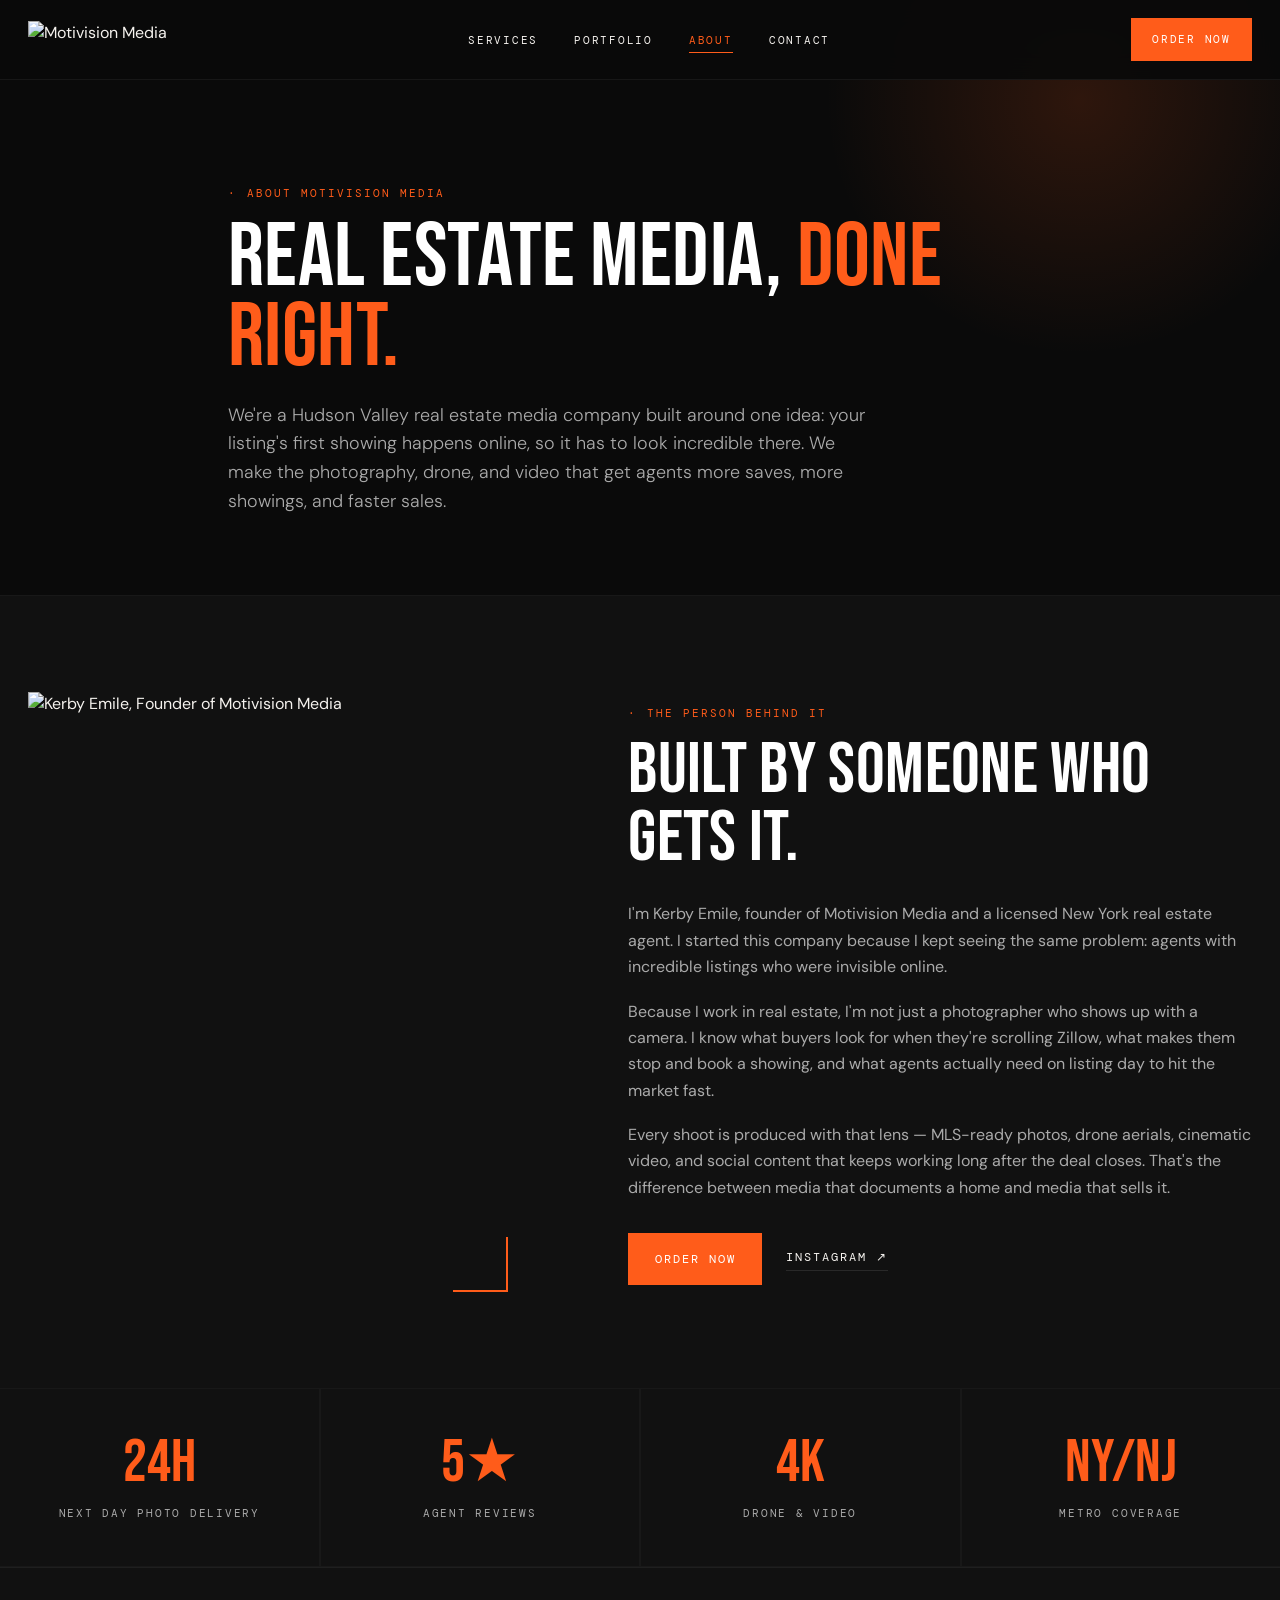
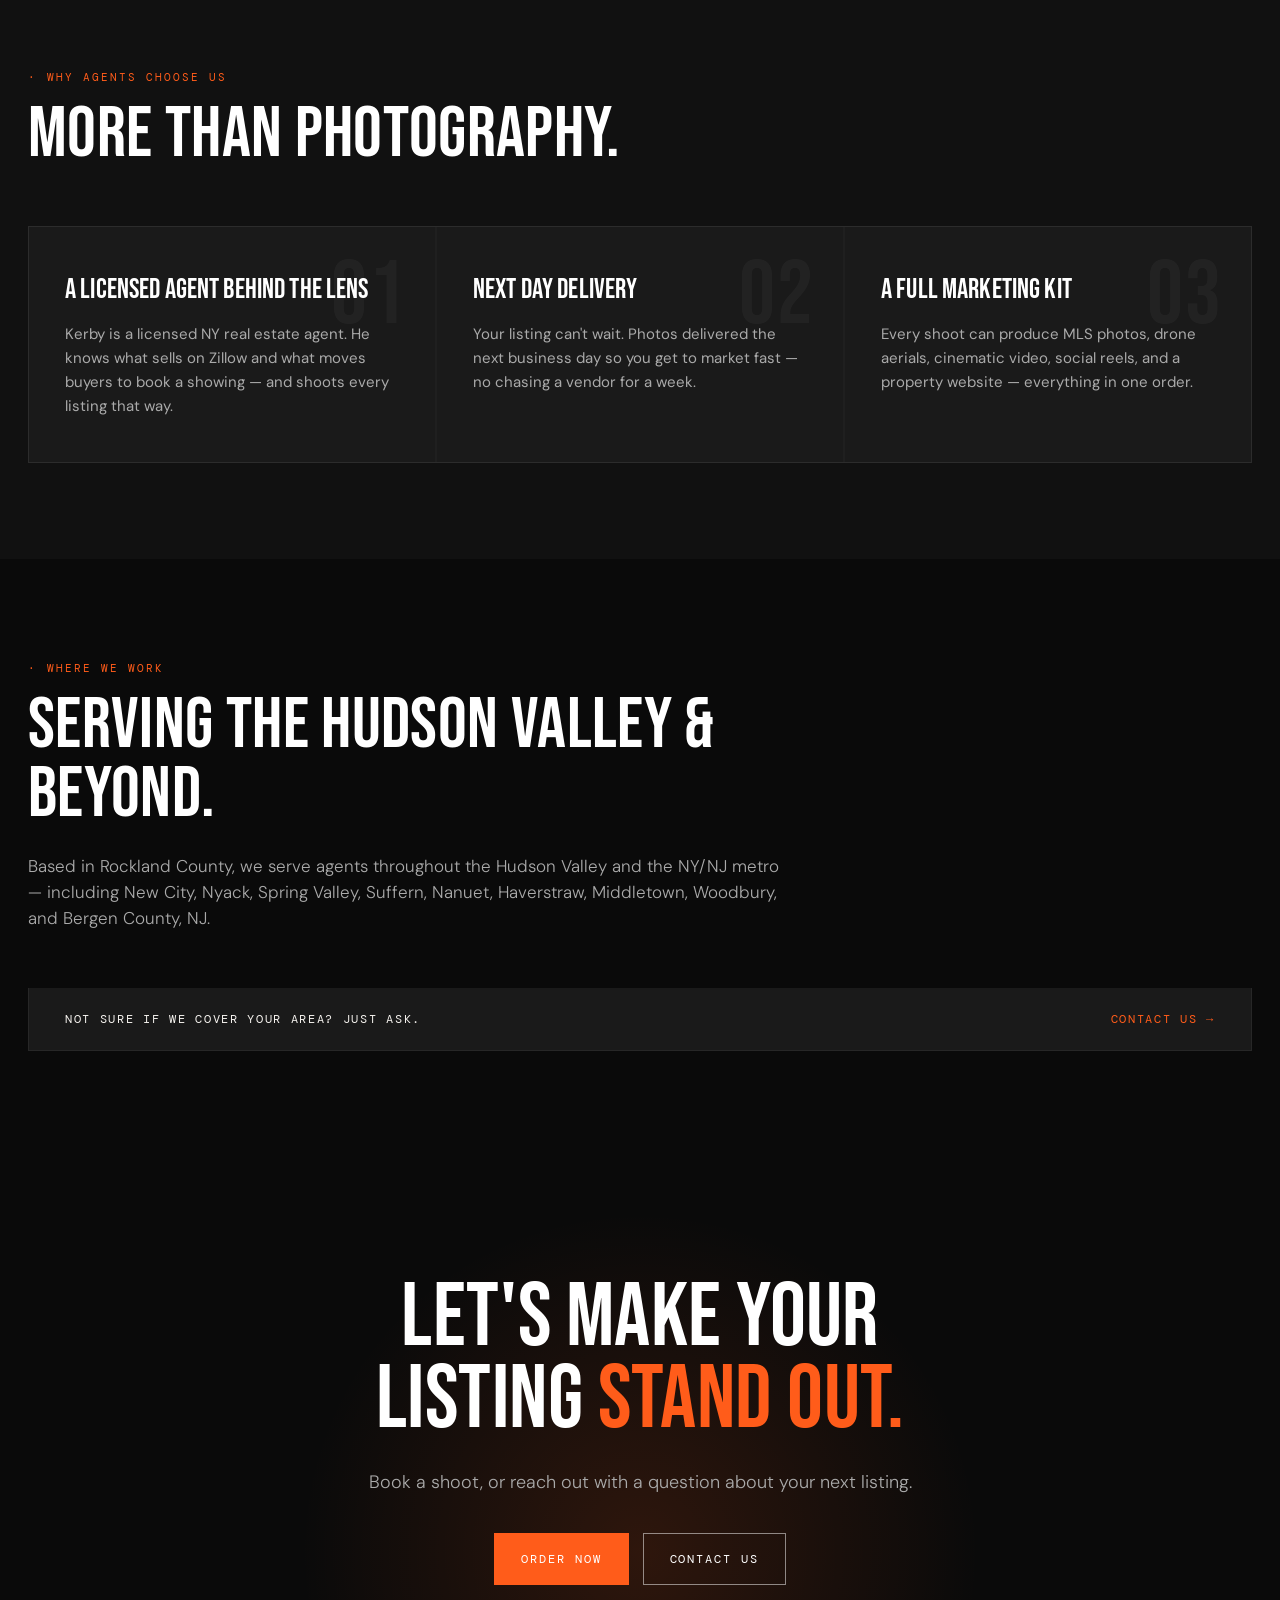
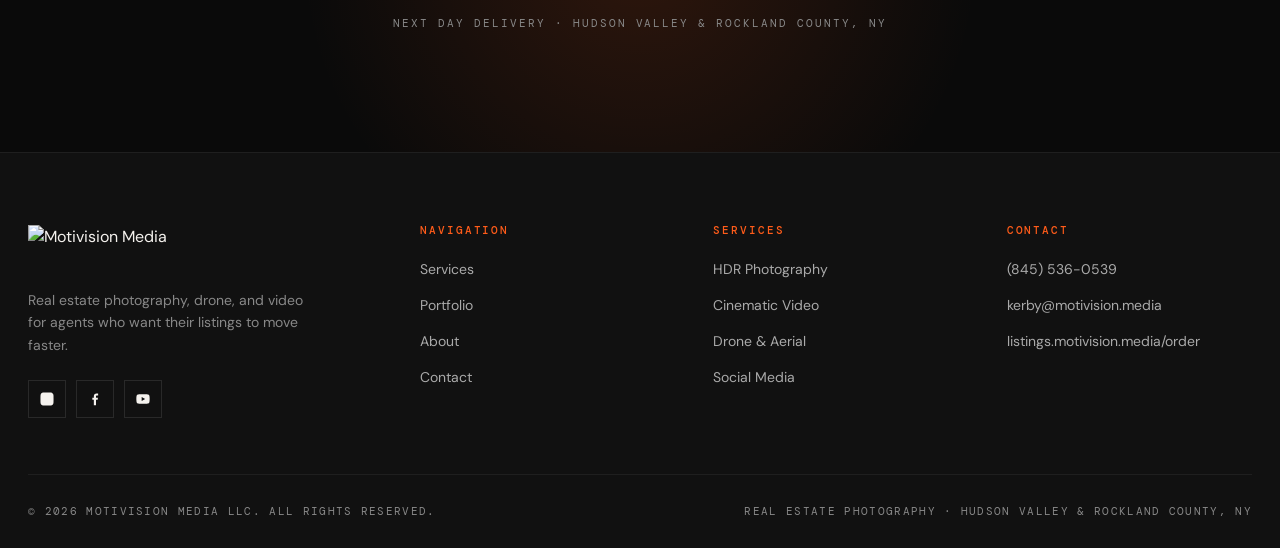
==== about.html @ ceedfe3b "Rebuild site: new tagline headline, Our Services section, corrected pricing, refreshed portfolio, an" ====
<!DOCTYPE html>
<html lang="en">
<head>
<meta charset="UTF-8" />
<meta name="viewport" content="width=device-width, initial-scale=1.0" />
<title>About | Real Estate Media Shot By a Licensed Agent | Motivision Media</title>
<meta name="description" content="Motivision Media is a real estate media company founded by Kerby Emile, a licensed NY real estate agent. HDR photography, drone, and video built to help Hudson Valley agents sell listings faster.">
<link rel="canonical" href="https://motivision.media/about">
<link rel="icon" type="image/png" href="https://storage.googleapis.com/msgsndr/MUd4Mt3P3UF300xdzoZP/media/6994fddd1ecd716e106ace79.png" />
<link rel="stylesheet" href="assets/styles.css" />
</head>
<body>

<header class="nav solid" id="nav">
  <div class="container nav-inner">
    <a href="index.html" class="nav-logo" aria-label="Motivision Media home">
      <img src="https://storage.googleapis.com/msgsndr/MUd4Mt3P3UF300xdzoZP/media/6994fddd1ecd716e106ace79.png" alt="Motivision Media" />
    </a>
    <nav>
      <ul class="nav-links">
        <li><a href="services.html">Services</a></li>
        <li><a href="portfolio.html">Portfolio</a></li>
        <li><a href="about.html" class="active">About</a></li>
        <li><a href="contact.html">Contact</a></li>
      </ul>
    </nav>
    <a href="https://listings.motivision.media/order" class="btn btn-primary btn-small nav-cta">Order Now</a>
    <button class="nav-toggle" id="navToggle" aria-label="Open menu" aria-expanded="false">
      <span></span><span></span><span></span>
    </button>
  </div>
</header>

<div class="mobile-menu" id="mobileMenu" aria-hidden="true">
  <a href="services.html">Services</a>
  <a href="portfolio.html">Portfolio</a>
  <a href="about.html">About</a>
  <a href="contact.html">Contact</a>
  <a href="https://listings.motivision.media/order" class="btn btn-primary">Order Now</a>
</div>

<!-- PAGE HERO -->
<section class="page-hero">
  <div class="container page-hero-inner">
    <span class="section-tag reveal">About Motivision Media</span>
    <h1 class="reveal">Real Estate Media, <span class="accent">Done Right.</span></h1>
    <p class="reveal">We're a Hudson Valley real estate media company built around one idea: your listing's first showing happens online, so it has to look incredible there. We make the photography, drone, and video that get agents more saves, more showings, and faster sales.</p>
  </div>
</section>

<!-- FOUNDER STORY -->
<section class="about">
  <div class="container">
    <div class="about-grid">
      <div class="about-photo reveal">
        <img src="https://storage.googleapis.com/msgsndr/MUd4Mt3P3UF300xdzoZP/media/69951f486bac245ae728b421.jpg" alt="Kerby Emile, Founder of Motivision Media" />
      </div>
      <div class="about-text reveal">
        <span class="section-tag">The Person Behind It</span>
        <h2>Built By Someone Who Gets It.</h2>
        <p>I'm Kerby Emile, founder of Motivision Media and a licensed New York real estate agent. I started this company because I kept seeing the same problem: agents with incredible listings who were invisible online.</p>
        <p>Because I work in real estate, I'm not just a photographer who shows up with a camera. I know what buyers look for when they're scrolling Zillow, what makes them stop and book a showing, and what agents actually need on listing day to hit the market fast.</p>
        <p>Every shoot is produced with that lens — MLS-ready photos, drone aerials, cinematic video, and social content that keeps working long after the deal closes. That's the difference between media that documents a home and media that sells it.</p>
        <div class="about-cta">
          <a href="https://listings.motivision.media/order" class="btn btn-primary">Order Now</a>
          <a class="ig-link" href="https://www.instagram.com/motivisionmedia/" target="_blank" rel="noopener">Instagram ↗</a>
        </div>
      </div>
    </div>
  </div>
</section>

<!-- STATS STRIP -->
<section class="stats-strip" style="padding:0;">
  <div class="container" style="padding:0;">
    <div class="stats-strip-inner">
      <div class="stat-block reveal"><div class="num">24h</div><div class="lbl">Next Day Photo Delivery</div></div>
      <div class="stat-block reveal"><div class="num">5★</div><div class="lbl">Agent Reviews</div></div>
      <div class="stat-block reveal"><div class="num">4K</div><div class="lbl">Drone &amp; Video</div></div>
      <div class="stat-block reveal"><div class="num">NY/NJ</div><div class="lbl">Metro Coverage</div></div>
    </div>
  </div>
</section>

<!-- WHY / DIFFERENTIATORS -->
<section class="why">
  <div class="container">
    <div class="section-head reveal">
      <span class="section-tag">Why Agents Choose Us</span>
      <h2>More Than Photography.</h2>
    </div>
    <div class="why-grid">
      <article class="why-card reveal">
        <span class="why-num">01</span>
        <h3>A Licensed Agent Behind the Lens</h3>
        <p>Kerby is a licensed NY real estate agent. He knows what sells on Zillow and what moves buyers to book a showing — and shoots every listing that way.</p>
      </article>
      <article class="why-card reveal">
        <span class="why-num">02</span>
        <h3>Next Day Delivery</h3>
        <p>Your listing can't wait. Photos delivered the next business day so you get to market fast — no chasing a vendor for a week.</p>
      </article>
      <article class="why-card reveal">
        <span class="why-num">03</span>
        <h3>A Full Marketing Kit</h3>
        <p>Every shoot can produce MLS photos, drone aerials, cinematic video, social reels, and a property website — everything in one order.</p>
      </article>
    </div>
  </div>
</section>

<!-- SERVICE AREA -->
<section class="packages">
  <div class="container">
    <div class="section-head reveal" style="max-width:760px;">
      <span class="section-tag">Where We Work</span>
      <h2>Serving the Hudson Valley &amp; Beyond.</h2>
      <p>Based in Rockland County, we serve agents throughout the Hudson Valley and the NY/NJ metro — including New City, Nyack, Spring Valley, Suffern, Nanuet, Haverstraw, Middletown, Woodbury, and Bergen County, NJ.</p>
    </div>
    <div class="pkg-banner reveal">
      <p>Not sure if we cover your area? Just ask.</p>
      <a href="contact.html">Contact Us →</a>
    </div>
  </div>
</section>

<!-- FINAL CTA -->
<section class="final-cta">
  <div class="container">
    <h2 class="reveal">
      <span class="line">Let's Make Your</span>
      <span class="line">Listing <span style="color:var(--orange);">Stand Out.</span></span>
    </h2>
    <p class="reveal">Book a shoot, or reach out with a question about your next listing.</p>
    <div class="final-cta-buttons reveal">
      <a href="https://listings.motivision.media/order" class="btn btn-primary">Order Now</a>
      <a href="contact.html" class="btn btn-ghost">Contact Us</a>
    </div>
    <div class="final-cta-meta reveal">Next Day Delivery · Hudson Valley &amp; Rockland County, NY</div>
  </div>
</section>

<!-- FOOTER -->
<footer class="footer">
  <div class="container">
    <div class="footer-top">
      <div class="footer-brand">
        <img src="https://storage.googleapis.com/msgsndr/MUd4Mt3P3UF300xdzoZP/media/6994fddd1ecd716e106ace79.png" alt="Motivision Media" />
        <p>Real estate photography, drone, and video for agents who want their listings to move faster.</p>
        <div class="footer-socials">
          <a href="https://www.instagram.com/motivisionmedia/" target="_blank" rel="noopener" aria-label="Instagram">
            <svg viewBox="0 0 24 24"><path d="M12 2.2c3.2 0 3.6 0 4.85.07 1.17.05 1.8.25 2.22.41.56.22.96.48 1.38.9.42.42.68.82.9 1.38.16.42.36 1.05.41 2.22.06 1.25.07 1.65.07 4.85s-.01 3.6-.07 4.85c-.05 1.17-.25 1.8-.41 2.22-.22.56-.48.96-.9 1.38-.42.42-.82.68-1.38.9-.42.16-1.05.36-2.22.41-1.25.06-1.65.07-4.85.07s-3.6-.01-4.85-.07c-1.17-.05-1.8-.25-2.22-.41a3.7 3.7 0 0 1-1.38-.9 3.7 3.7 0 0 1-.9-1.38c-.16-.42-.36-1.05-.41-2.22C2.21 15.6 2.2 15.2 2.2 12s.01-3.6.07-4.85c.05-1.17.25-1.8.41-2.22.22-.56.48-.96.9-1.38.42-.42.82-.68 1.38-.9.42-.16 1.05-.36 2.22-.41C8.4 2.21 8.8 2.2 12 2.2z"/></svg>
          </a>
          <a href="https://www.facebook.com/profile.php?id=61557155624938" target="_blank" rel="noopener" aria-label="Facebook">
            <svg viewBox="0 0 24 24"><path d="M13.5 21.5v-8.25H16l.4-3.13H13.5V8.1c0-.9.25-1.5 1.55-1.5h1.65V3.8a23.6 23.6 0 0 0-2.41-.12c-2.39 0-4.03 1.46-4.03 4.15v2.3H8v3.12h2.27v8.25h3.23z"/></svg>
          </a>
          <a href="https://www.youtube.com/@MOTIVISIONMEDIA" target="_blank" rel="noopener" aria-label="YouTube">
            <svg viewBox="0 0 24 24"><path d="M21.6 7.2a2.5 2.5 0 0 0-1.75-1.77C18.27 5 12 5 12 5s-6.27 0-7.85.43A2.5 2.5 0 0 0 2.4 7.2 26.2 26.2 0 0 0 2 12c0 1.6.13 3.2.4 4.8a2.5 2.5 0 0 0 1.75 1.77C5.73 19 12 19 12 19s6.27 0 7.85-.43a2.5 2.5 0 0 0 1.75-1.77c.27-1.6.4-3.2.4-4.8 0-1.6-.13-3.2-.4-4.8zM10 15V9l5.2 3-5.2 3z"/></svg>
          </a>
        </div>
      </div>
      <div class="footer-col">
        <h4>Navigation</h4>
        <ul>
          <li><a href="services.html">Services</a></li>
          <li><a href="portfolio.html">Portfolio</a></li>
          <li><a href="about.html">About</a></li>
          <li><a href="contact.html">Contact</a></li>
        </ul>
      </div>
      <div class="footer-col">
        <h4>Services</h4>
        <ul>
          <li><a href="services.html#photography">HDR Photography</a></li>
          <li><a href="services.html#video">Cinematic Video</a></li>
          <li><a href="services.html#aerial">Drone &amp; Aerial</a></li>
          <li><a href="/social">Social Media</a></li>
        </ul>
      </div>
      <div class="footer-col">
        <h4>Contact</h4>
        <ul>
          <li><a href="tel:18455360539">(845) 536-0539</a></li>
          <li><a href="mailto:kerby@motivision.media">kerby@motivision.media</a></li>
          <li><a href="https://listings.motivision.media/order">listings.motivision.media/order</a></li>
        </ul>
      </div>
    </div>
    <div class="footer-bottom">
      <div>© 2026 Motivision Media LLC. All rights reserved.</div>
      <div>Real Estate Photography · Hudson Valley &amp; Rockland County, NY</div>
    </div>
  </div>
</footer>

<script src="assets/main.js"></script>
</body>
</html>
---- assets/styles.css ----
@import url('https://fonts.googleapis.com/css2?family=Bebas+Neue&family=DM+Mono:wght@400;500&family=DM+Sans:wght@300;400;500;600&display=swap');

/* ============================================
   ROOT · Brand tokens
============================================ */
:root {
  --orange: #FF5C1A;
  --orange-light: #FF7A3D;
  --orange-glow: rgba(255, 92, 26, 0.15);
  --black: #0A0A0A;
  --dark: #111111;
  --dark-2: #1A1A1A;
  --dark-3: #222222;
  --gray: #888888;
  --gray-light: #AAAAAA;
  --off-white: #F5F2EE;
  --white: #FFFFFF;
  --hairline: rgba(255, 255, 255, 0.06);
  --hairline-2: rgba(255, 255, 255, 0.1);

  --font-display: 'Bebas Neue', Impact, sans-serif;
  --font-body: 'DM Sans', system-ui, -apple-system, sans-serif;
  --font-mono: 'DM Mono', ui-monospace, monospace;

  --ease: cubic-bezier(0.22, 1, 0.36, 1);
}

/* ============================================
   RESET / BASE
============================================ */
*, *::before, *::after { box-sizing: border-box; margin: 0; padding: 0; }
html { scroll-behavior: smooth; -webkit-text-size-adjust: 100%; }
body {
  font-family: var(--font-body);
  background: var(--black);
  color: var(--off-white);
  line-height: 1.5;
  -webkit-font-smoothing: antialiased;
  -moz-osx-font-smoothing: grayscale;
  overflow-x: hidden;
}
img { max-width: 100%; display: block; }
a { color: inherit; text-decoration: none; }
button { font: inherit; cursor: pointer; border: none; background: none; color: inherit; }
::selection { background: var(--orange); color: var(--white); }

/* ============================================
   UTILITIES
============================================ */
.container {
  width: 100%;
  max-width: 1320px;
  margin: 0 auto;
  padding: 0 28px;
}
.section-tag {
  font-family: var(--font-mono);
  font-size: 11px;
  letter-spacing: 0.18em;
  text-transform: uppercase;
  color: var(--orange);
  display: inline-block;
  margin-bottom: 16px;
}
.section-tag::before {
  content: "·";
  margin-right: 10px;
  color: var(--orange);
}
h1, h2, h3, h4 {
  font-family: var(--font-display);
  text-transform: uppercase;
  line-height: 0.95;
  letter-spacing: 0.005em;
  color: var(--white);
  font-weight: 400;
}
h2 {
  font-size: clamp(40px, 5.6vw, 84px);
  margin-bottom: 24px;
}
p { color: var(--gray-light); }

/* Buttons */
.btn {
  display: inline-flex;
  align-items: center;
  justify-content: center;
  gap: 8px;
  font-family: var(--font-mono);
  font-size: 12px;
  letter-spacing: 0.16em;
  text-transform: uppercase;
  padding: 16px 26px;
  border: 1px solid transparent;
  transition: all 0.3s var(--ease);
  cursor: pointer;
  white-space: nowrap;
}
.btn-primary {
  background: var(--orange);
  color: var(--white);
}
.btn-primary:hover {
  background: var(--orange-light);
  transform: translateY(-2px);
  box-shadow: 0 8px 30px var(--orange-glow);
}
.btn-ghost {
  background: transparent;
  color: var(--white);
  border-color: rgba(255, 255, 255, 0.5);
}
.btn-ghost:hover {
  border-color: var(--white);
  background: rgba(255, 255, 255, 0.05);
  transform: translateY(-2px);
}
.btn-small { padding: 12px 20px; font-size: 11px; }

/* Scroll reveal */
.reveal {
  opacity: 0;
  transform: translateY(28px);
  transition: opacity 0.9s var(--ease), transform 0.9s var(--ease);
}
.reveal.in {
  opacity: 1;
  transform: translateY(0);
}

/* Text link */
.text-link {
  font-family: var(--font-mono);
  font-size: 12px;
  letter-spacing: 0.14em;
  text-transform: uppercase;
  color: var(--orange);
  border-bottom: 1px solid transparent;
  transition: border-color 0.3s var(--ease);
}
.text-link:hover { border-bottom-color: var(--orange); }

/* ============================================
   NAVIGATION
============================================ */
.nav {
  position: fixed;
  top: 0;
  left: 0;
  right: 0;
  z-index: 100;
  padding: 18px 0;
  background: transparent;
  transition: background 0.4s var(--ease), padding 0.4s var(--ease), border-color 0.4s var(--ease);
  border-bottom: 1px solid transparent;
}
.nav.scrolled {
  background: rgba(10, 10, 10, 0.95);
  backdrop-filter: blur(14px);
  -webkit-backdrop-filter: blur(14px);
  padding: 12px 0;
  border-bottom-color: var(--hairline);
}
/* Solid nav for interior pages (no hero behind it) */
.nav.solid {
  background: rgba(10, 10, 10, 0.95);
  backdrop-filter: blur(14px);
  -webkit-backdrop-filter: blur(14px);
  border-bottom-color: var(--hairline);
}
.nav-inner {
  display: flex;
  align-items: center;
  justify-content: space-between;
  gap: 24px;
}
.nav-logo img {
  height: 36px;
  width: auto;
}
.nav-links {
  display: flex;
  gap: 36px;
  list-style: none;
}
.nav-links a {
  font-family: var(--font-mono);
  font-size: 11px;
  letter-spacing: 0.16em;
  text-transform: uppercase;
  color: var(--off-white);
  transition: color 0.2s var(--ease);
  position: relative;
}
.nav-links a::after {
  content: "";
  position: absolute;
  bottom: -6px;
  left: 0;
  width: 0;
  height: 1px;
  background: var(--orange);
  transition: width 0.3s var(--ease);
}
.nav-links a:hover { color: var(--orange); }
.nav-links a:hover::after { width: 100%; }
.nav-links a.active { color: var(--orange); }
.nav-links a.active::after { width: 100%; }

/* Hamburger */
.nav-toggle {
  display: none;
  width: 32px;
  height: 32px;
  position: relative;
  z-index: 110;
}
.nav-toggle span {
  display: block;
  position: absolute;
  left: 4px;
  right: 4px;
  height: 1.5px;
  background: var(--white);
  transition: transform 0.3s var(--ease), opacity 0.3s var(--ease), top 0.3s var(--ease);
}
.nav-toggle span:nth-child(1) { top: 10px; }
.nav-toggle span:nth-child(2) { top: 16px; }
.nav-toggle span:nth-child(3) { top: 22px; }
body.menu-open .nav-toggle span:nth-child(1) { top: 16px; transform: rotate(45deg); }
body.menu-open .nav-toggle span:nth-child(2) { opacity: 0; }
body.menu-open .nav-toggle span:nth-child(3) { top: 16px; transform: rotate(-45deg); }

/* Mobile menu */
.mobile-menu {
  position: fixed;
  inset: 0;
  background: var(--black);
  z-index: 105;
  display: flex;
  flex-direction: column;
  align-items: center;
  justify-content: center;
  gap: 28px;
  opacity: 0;
  pointer-events: none;
  transition: opacity 0.4s var(--ease);
}
body.menu-open .mobile-menu {
  opacity: 1;
  pointer-events: auto;
}
.mobile-menu a {
  font-family: var(--font-display);
  font-size: 36px;
  text-transform: uppercase;
  color: var(--off-white);
  letter-spacing: 0.02em;
}
.mobile-menu a:hover { color: var(--orange); }
.mobile-menu .btn { margin-top: 12px; }

/* ============================================
   HERO (home)
============================================ */
.hero {
  position: relative;
  height: 100vh;
  min-height: 640px;
  width: 100%;
  overflow: hidden;
  display: flex;
  align-items: center;
}
.hero-bg {
  position: absolute;
  inset: 0;
  background-image: url('https://assets.cdn.filesafe.space/MUd4Mt3P3UF300xdzoZP/media/69f8cebcecdc5eb699779523.jpg');
  background-size: cover;
  background-position: center;
  transform: scale(1.04);
  animation: heroZoom 14s ease-out forwards;
}
@keyframes heroZoom {
  from { transform: scale(1.12); }
  to { transform: scale(1); }
}
.hero-overlay {
  position: absolute;
  inset: 0;
  background:
    linear-gradient(115deg, rgba(10,10,10,0.78) 0%, rgba(10,10,10,0.35) 45%, rgba(10,10,10,0.15) 70%),
    linear-gradient(180deg, rgba(10,10,10,0.4) 0%, rgba(10,10,10,0.1) 35%, rgba(10,10,10,0.85) 100%);
}
.hero-content {
  position: relative;
  z-index: 2;
  width: 100%;
  padding-top: 90px;
}
.hero-eyebrow {
  font-family: var(--font-mono);
  font-size: 11px;
  letter-spacing: 0.22em;
  text-transform: uppercase;
  color: var(--orange);
  margin-bottom: 24px;
  display: flex;
  align-items: center;
  gap: 12px;
}
.hero-eyebrow::before {
  content: "";
  display: inline-block;
  width: 36px;
  height: 1px;
  background: var(--orange);
}
.hero h1 {
  font-size: clamp(42px, 6vw, 90px);
  line-height: 0.92;
  color: var(--white);
  max-width: 1100px;
}
.hero h1 .line { display: block; }
.hero h1 .accent { color: var(--orange); }
.hero-sub {
  font-family: var(--font-body);
  font-weight: 300;
  font-size: clamp(15px, 1.4vw, 19px);
  color: rgba(245, 242, 238, 0.85);
  margin: 28px 0 36px;
  max-width: 620px;
  line-height: 1.55;
}
.hero-ctas {
  display: flex;
  gap: 14px;
  flex-wrap: wrap;
}

/* Hero stat bar */
.hero-stats {
  position: absolute;
  bottom: 0;
  left: 0;
  right: 0;
  z-index: 2;
  background: rgba(10, 10, 10, 0.72);
  backdrop-filter: blur(10px);
  -webkit-backdrop-filter: blur(10px);
  border-top: 1px solid var(--hairline-2);
}
.hero-stats-inner {
  display: grid;
  grid-template-columns: repeat(4, 1fr);
  align-items: stretch;
}
.hero-stat {
  padding: 22px 24px;
  text-align: center;
  border-right: 1px solid var(--hairline);
  font-family: var(--font-mono);
  font-size: 11px;
  letter-spacing: 0.18em;
  text-transform: uppercase;
  color: var(--off-white);
}
.hero-stat:last-child { border-right: none; }
.hero-stat span { color: var(--orange); margin-right: 8px; }

/* ============================================
   PAGE HERO (interior pages)
============================================ */
.page-hero {
  position: relative;
  padding: 180px 0 80px;
  overflow: hidden;
  border-bottom: 1px solid var(--hairline);
}
.page-hero::before {
  content: "";
  position: absolute;
  top: -200px;
  right: -100px;
  width: 600px;
  height: 600px;
  background: radial-gradient(circle, var(--orange-glow) 0%, transparent 60%);
  pointer-events: none;
}
.page-hero-inner { position: relative; z-index: 1; max-width: 880px; }
.page-hero h1 {
  font-size: clamp(48px, 7vw, 104px);
  line-height: 0.9;
  color: var(--white);
}
.page-hero h1 .accent { color: var(--orange); }
.page-hero p {
  font-family: var(--font-body);
  font-weight: 300;
  font-size: clamp(16px, 1.4vw, 19px);
  color: var(--gray-light);
  margin-top: 22px;
  max-width: 640px;
  line-height: 1.6;
}

/* ============================================
   SECTION COMMON
============================================ */
section {
  position: relative;
  padding: 96px 0;
}
.section-head {
  margin-bottom: 56px;
  max-width: 820px;
}
.section-head p {
  font-family: var(--font-body);
  font-weight: 300;
  font-size: 17px;
  color: var(--gray-light);
  margin-top: 14px;
  line-height: 1.55;
}

/* ============================================
   OUR SERVICES (tile grid)
============================================ */
.services-sec { background: var(--dark); border-top: 1px solid var(--hairline); }
.services-grid {
  display: grid;
  grid-template-columns: repeat(3, 1fr);
  gap: 14px;
}
.svc-tile {
  position: relative;
  display: block;
  aspect-ratio: 4 / 3;
  overflow: hidden;
  background: var(--dark-2);
  border: 1px solid var(--hairline);
}
.svc-tile img {
  position: absolute;
  inset: 0;
  width: 100%;
  height: 100%;
  object-fit: cover;
  opacity: 0.55;
  transition: transform 0.7s var(--ease), opacity 0.4s var(--ease);
}
.svc-tile:hover img { transform: scale(1.07); opacity: 0.4; }
.svc-tile::after {
  content: "";
  position: absolute;
  inset: 0;
  background: linear-gradient(180deg, rgba(10,10,10,0.1) 0%, rgba(10,10,10,0.85) 100%);
}
.svc-tile-body {
  position: absolute;
  inset: 0;
  z-index: 2;
  padding: 26px;
  display: flex;
  flex-direction: column;
  justify-content: flex-end;
}
.svc-num {
  position: absolute;
  top: 20px;
  left: 26px;
  font-family: var(--font-mono);
  font-size: 11px;
  letter-spacing: 0.2em;
  color: var(--orange);
}
.svc-tile h3 {
  font-size: 30px;
  line-height: 1;
  color: var(--white);
  margin-bottom: 8px;
}
.svc-tile p {
  font-size: 13.5px;
  color: var(--gray-light);
  line-height: 1.5;
  max-width: 90%;
}
.svc-tile .svc-arrow {
  margin-top: 14px;
  font-family: var(--font-mono);
  font-size: 11px;
  letter-spacing: 0.16em;
  text-transform: uppercase;
  color: var(--orange);
  opacity: 0;
  transform: translateX(-6px);
  transition: opacity 0.3s var(--ease), transform 0.3s var(--ease);
}
.svc-tile:hover .svc-arrow { opacity: 1; transform: translateX(0); }

/* ============================================
   WHY cards (kept for interior use)
============================================ */
.why { background: var(--dark); border-top: 1px solid var(--hairline); }
.why-grid {
  display: grid;
  grid-template-columns: repeat(3, 1fr);
  gap: 2px;
  background: var(--hairline);
  border: 1px solid var(--hairline);
}
.why-card {
  position: relative;
  background: var(--dark-2);
  padding: 48px 36px 44px;
  overflow: hidden;
  transition: transform 0.4s var(--ease), background 0.4s var(--ease);
}
.why-card::before {
  content: "";
  position: absolute;
  top: 0; left: 0;
  width: 0; height: 2px;
  background: var(--orange);
  transition: width 0.5s var(--ease);
}
.why-card:hover { transform: translateY(-4px); background: #1E1E1E; }
.why-card:hover::before { width: 100%; }
.why-num {
  position: absolute;
  top: 24px; right: 28px;
  font-family: var(--font-display);
  font-size: 90px;
  color: rgba(255, 255, 255, 0.04);
  line-height: 1;
  letter-spacing: 0.02em;
}
.why-card h3 {
  font-size: 28px;
  line-height: 1.05;
  margin-bottom: 18px;
  max-width: 320px;
  position: relative;
}
.why-card p {
  font-size: 15px;
  color: var(--gray-light);
  line-height: 1.6;
  position: relative;
}

/* ============================================
   PACKAGES
============================================ */
.packages { background: var(--black); }
.packages-grid {
  display: grid;
  grid-template-columns: repeat(3, 1fr);
  gap: 2px;
  background: var(--hairline);
  border: 1px solid var(--hairline);
}
.pkg-card {
  background: var(--dark);
  padding: 48px 36px 40px;
  position: relative;
  display: flex;
  flex-direction: column;
  transition: transform 0.4s var(--ease), background 0.4s var(--ease);
}
.pkg-card:hover { background: #161616; transform: translateY(-4px); }
.pkg-card.featured {
  background: #141414;
  border: 1px solid var(--orange);
  z-index: 2;
}
.pkg-badge {
  position: absolute;
  top: 0; left: 50%;
  transform: translate(-50%, -50%);
  background: var(--orange);
  color: var(--white);
  font-family: var(--font-mono);
  font-size: 10px;
  letter-spacing: 0.2em;
  text-transform: uppercase;
  padding: 8px 16px;
}
.pkg-name {
  font-family: var(--font-mono);
  font-size: 11px;
  letter-spacing: 0.2em;
  text-transform: uppercase;
  color: var(--orange);
  margin-bottom: 14px;
}
.pkg-title {
  font-family: var(--font-display);
  font-size: 38px;
  color: var(--white);
  margin-bottom: 18px;
  line-height: 1;
}
.pkg-price {
  font-family: var(--font-display);
  font-size: 64px;
  color: var(--white);
  line-height: 1;
  margin-bottom: 28px;
}
.pkg-price small {
  font-family: var(--font-mono);
  font-size: 12px;
  color: var(--gray);
  letter-spacing: 0.16em;
  text-transform: uppercase;
  margin-left: 6px;
}
.pkg-price .from {
  display: block;
  font-family: var(--font-mono);
  font-size: 11px;
  letter-spacing: 0.18em;
  text-transform: uppercase;
  color: var(--gray);
  margin-bottom: 6px;
}
.pkg-features {
  list-style: none;
  margin-bottom: 36px;
  flex-grow: 1;
}
.pkg-features li {
  font-size: 14px;
  color: var(--gray-light);
  padding: 12px 0;
  border-bottom: 1px solid var(--hairline);
  display: flex;
  align-items: flex-start;
  gap: 10px;
  line-height: 1.45;
}
.pkg-features li::before {
  content: "+";
  color: var(--orange);
  font-family: var(--font-mono);
  font-weight: 500;
  flex-shrink: 0;
  margin-top: 1px;
}
.pkg-card .btn { width: 100%; }

.pkg-banner {
  margin-top: 2px;
  background: var(--dark-2);
  border: 1px solid var(--hairline);
  border-top: none;
  padding: 22px 36px;
  display: flex;
  align-items: center;
  justify-content: space-between;
  gap: 20px;
  flex-wrap: wrap;
}
.pkg-banner p {
  font-family: var(--font-mono);
  font-size: 12px;
  letter-spacing: 0.14em;
  text-transform: uppercase;
  color: var(--off-white);
  margin: 0;
}
.pkg-banner a {
  font-family: var(--font-mono);
  font-size: 12px;
  letter-spacing: 0.14em;
  text-transform: uppercase;
  color: var(--orange);
  transition: color 0.2s;
}
.pkg-banner a:hover { color: var(--orange-light); }

/* ============================================
   SERVICE DETAIL ROWS (services page)
============================================ */
.svc-detail { border-bottom: 1px solid var(--hairline); }
.svc-detail:last-child { border-bottom: none; }
.svc-detail-grid {
  display: grid;
  grid-template-columns: 1fr 1fr;
  gap: 56px;
  align-items: center;
}
.svc-detail:nth-child(even) .svc-detail-media { order: 2; }
.svc-detail-media {
  position: relative;
  aspect-ratio: 4 / 3;
  overflow: hidden;
  border: 1px solid var(--hairline);
}
.svc-detail-media img { width: 100%; height: 100%; object-fit: cover; }
.svc-detail-body h2 {
  font-size: clamp(34px, 4vw, 56px);
  margin-bottom: 10px;
}
.svc-price-tag {
  font-family: var(--font-mono);
  font-size: 13px;
  letter-spacing: 0.14em;
  text-transform: uppercase;
  color: var(--orange);
  margin-bottom: 20px;
  display: inline-block;
}
.svc-detail-body > p {
  font-size: 16px;
  line-height: 1.65;
  color: var(--gray-light);
  margin-bottom: 24px;
}
.svc-list { list-style: none; margin-bottom: 26px; }
.svc-list li {
  font-size: 14.5px;
  color: var(--off-white);
  padding: 9px 0;
  border-bottom: 1px solid var(--hairline);
  display: flex;
  gap: 10px;
  align-items: flex-start;
  line-height: 1.5;
}
.svc-list li::before {
  content: "+";
  color: var(--orange);
  font-family: var(--font-mono);
  flex-shrink: 0;
}
.price-table {
  width: 100%;
  border-collapse: collapse;
  margin-bottom: 26px;
  font-size: 13.5px;
}
.price-table th, .price-table td {
  text-align: left;
  padding: 11px 14px;
  border-bottom: 1px solid var(--hairline);
}
.price-table th {
  font-family: var(--font-mono);
  font-size: 10px;
  letter-spacing: 0.16em;
  text-transform: uppercase;
  color: var(--orange);
}
.price-table td { color: var(--gray-light); }
.price-table td:last-child { color: var(--white); font-weight: 500; }

/* Add-ons grid */
.addons-grid {
  display: grid;
  grid-template-columns: repeat(3, 1fr);
  gap: 2px;
  background: var(--hairline);
  border: 1px solid var(--hairline);
}
.addon-card {
  background: var(--dark);
  padding: 34px 30px;
  transition: background 0.3s var(--ease);
}
.addon-card:hover { background: #161616; }
.addon-card .addon-price {
  font-family: var(--font-display);
  font-size: 44px;
  color: var(--white);
  line-height: 1;
  margin-bottom: 12px;
}
.addon-card h3 {
  font-size: 24px;
  color: var(--white);
  margin-bottom: 12px;
  line-height: 1.05;
}
.addon-card p { font-size: 14px; color: var(--gray-light); line-height: 1.55; }

/* ============================================
   PORTFOLIO
============================================ */
.portfolio { background: var(--dark); }
.portfolio-filters {
  display: flex;
  gap: 8px;
  margin-bottom: 28px;
  flex-wrap: wrap;
}
.portfolio-filter {
  font-family: var(--font-mono);
  font-size: 11px;
  letter-spacing: 0.16em;
  text-transform: uppercase;
  color: var(--off-white);
  padding: 10px 20px;
  border: 1px solid var(--hairline-2);
  background: transparent;
  transition: all 0.3s var(--ease);
  border-radius: 999px;
}
.portfolio-filter:hover { border-color: var(--orange); color: var(--orange); }
.portfolio-filter.active {
  background: var(--orange);
  color: var(--white);
  border-color: var(--orange);
}
.portfolio-grid {
  display: grid;
  grid-template-columns: repeat(3, 1fr);
  gap: 14px;
}
.pf-item {
  position: relative;
  overflow: hidden;
  aspect-ratio: 4 / 3;
  cursor: pointer;
  background: var(--dark-2);
  transition: opacity 0.4s var(--ease), transform 0.4s var(--ease);
}
.pf-item.hidden { display: none; }
.pf-item img {
  width: 100%;
  height: 100%;
  object-fit: cover;
  transition: transform 0.7s var(--ease);
}
.pf-item:hover img { transform: scale(1.06); }
.pf-overlay {
  position: absolute;
  inset: 0;
  padding: 22px;
  display: flex;
  flex-direction: column;
  justify-content: flex-end;
  background: linear-gradient(180deg, rgba(0,0,0,0) 30%, rgba(10,10,10,0.85) 100%);
  opacity: 0;
  transition: opacity 0.4s var(--ease);
}
.pf-item:hover .pf-overlay { opacity: 1; }
.pf-cat {
  font-family: var(--font-mono);
  font-size: 10px;
  letter-spacing: 0.2em;
  text-transform: uppercase;
  color: var(--orange);
  margin-bottom: 6px;
}
.pf-label {
  font-family: var(--font-display);
  font-size: 22px;
  color: var(--white);
  text-transform: uppercase;
  line-height: 1.05;
}
.pf-footer {
  margin-top: 32px;
  display: flex;
  flex-direction: column;
  align-items: flex-start;
  gap: 20px;
}

/* Video card (links out) */
.pf-item.video::before {
  content: "▶";
  position: absolute;
  z-index: 3;
  top: 50%; left: 50%;
  transform: translate(-50%, -50%);
  width: 64px; height: 64px;
  display: flex; align-items: center; justify-content: center;
  background: rgba(255, 92, 26, 0.9);
  color: #fff;
  font-size: 22px;
  border-radius: 50%;
  transition: transform 0.3s var(--ease);
}
.pf-item.video:hover::before { transform: translate(-50%, -50%) scale(1.1); }

/* Lightbox */
.lightbox {
  position: fixed;
  inset: 0;
  background: rgba(5, 5, 5, 0.96);
  z-index: 200;
  display: none;
  align-items: center;
  justify-content: center;
  padding: 40px;
}
.lightbox.active { display: flex; }
.lightbox img {
  max-width: 90vw;
  max-height: 85vh;
  object-fit: contain;
  box-shadow: 0 30px 80px rgba(0,0,0,0.6);
}
.lightbox-close,
.lightbox-prev,
.lightbox-next {
  position: absolute;
  background: rgba(255,255,255,0.08);
  border: 1px solid var(--hairline-2);
  color: var(--white);
  width: 52px;
  height: 52px;
  display: flex;
  align-items: center;
  justify-content: center;
  font-size: 24px;
  cursor: pointer;
  transition: background 0.2s, border-color 0.2s;
}
.lightbox-close:hover,
.lightbox-prev:hover,
.lightbox-next:hover {
  background: var(--orange);
  border-color: var(--orange);
}
.lightbox-close { top: 28px; right: 28px; }
.lightbox-prev { left: 28px; top: 50%; transform: translateY(-50%); }
.lightbox-next { right: 28px; top: 50%; transform: translateY(-50%); }

/* ============================================
   TESTIMONIALS
============================================ */
.testimonials { background: var(--black); }
.tm-grid {
  display: grid;
  grid-template-columns: repeat(3, 1fr);
  gap: 18px;
}
.tm-card {
  background: var(--dark-2);
  padding: 36px 32px;
  position: relative;
  overflow: hidden;
  transition: transform 0.4s var(--ease), background 0.4s var(--ease);
  border: 1px solid var(--hairline);
}
.tm-card:hover { transform: translateY(-4px); background: #1F1F1F; }
.tm-card::after {
  content: "\201C";
  position: absolute;
  top: -38px; right: 18px;
  font-family: var(--font-display);
  font-size: 180px;
  color: rgba(255, 92, 26, 0.06);
  line-height: 1;
}
.tm-stars { color: var(--orange); font-size: 14px; letter-spacing: 3px; margin-bottom: 18px; }
.tm-quote {
  font-size: 15px;
  line-height: 1.6;
  color: var(--off-white);
  margin-bottom: 28px;
  position: relative;
}
.tm-author {
  display: flex;
  align-items: center;
  gap: 14px;
  border-top: 1px solid var(--hairline);
  padding-top: 22px;
  position: relative;
}
.tm-avatar {
  width: 48px; height: 48px;
  border-radius: 50%;
  object-fit: cover;
  border: 1px solid var(--hairline-2);
  flex-shrink: 0;
}
.tm-name {
  font-family: var(--font-display);
  font-size: 19px;
  color: var(--white);
  letter-spacing: 0.02em;
  line-height: 1.1;
}
.tm-role {
  font-family: var(--font-mono);
  font-size: 10px;
  letter-spacing: 0.16em;
  text-transform: uppercase;
  color: var(--gray);
  margin-top: 4px;
}

/* ============================================
   ABOUT
============================================ */
.about { background: var(--dark); }
.about-grid {
  display: grid;
  grid-template-columns: 0.85fr 1fr;
  gap: 70px;
  align-items: center;
}
.about-photo {
  position: relative;
  aspect-ratio: 4 / 5;
  overflow: hidden;
  max-width: 480px;
}
.about-photo img { width: 100%; height: 100%; object-fit: cover; }
.about-photo::before {
  content: "";
  position: absolute;
  bottom: -1px; right: -1px;
  background: var(--orange);
  height: 3px; width: 56px;
}
.about-photo::after {
  content: "";
  position: absolute;
  bottom: -1px; right: -1px;
  background: var(--orange);
  width: 3px; height: 56px;
}
.about-text h2 { margin-bottom: 28px; }
.about-text p {
  font-size: 16px;
  line-height: 1.65;
  color: var(--gray-light);
  margin-bottom: 18px;
}
.about-cta {
  margin-top: 32px;
  display: flex;
  align-items: center;
  gap: 24px;
  flex-wrap: wrap;
}
.about-cta .ig-link {
  font-family: var(--font-mono);
  font-size: 12px;
  letter-spacing: 0.16em;
  text-transform: uppercase;
  color: var(--off-white);
  border-bottom: 1px solid var(--hairline-2);
  padding-bottom: 4px;
  transition: color 0.3s var(--ease), border-color 0.3s var(--ease);
}
.about-cta .ig-link:hover { color: var(--orange); border-color: var(--orange); }

/* Stats strip (about page) */
.stats-strip { background: var(--black); border-top: 1px solid var(--hairline); border-bottom: 1px solid var(--hairline); }
.stats-strip-inner {
  display: grid;
  grid-template-columns: repeat(4, 1fr);
  gap: 2px;
  background: var(--hairline);
}
.stat-block {
  background: var(--dark);
  padding: 44px 28px;
  text-align: center;
}
.stat-block .num {
  font-family: var(--font-display);
  font-size: 60px;
  color: var(--orange);
  line-height: 1;
}
.stat-block .lbl {
  font-family: var(--font-mono);
  font-size: 11px;
  letter-spacing: 0.16em;
  text-transform: uppercase;
  color: var(--gray-light);
  margin-top: 12px;
}

/* ============================================
   FAQ
============================================ */
.faq { background: var(--black); }
.faq-list { max-width: 920px; margin: 0 auto; border-top: 1px solid var(--hairline); }
.faq-item { border-bottom: 1px solid var(--hairline); }
.faq-question {
  width: 100%;
  text-align: left;
  padding: 26px 0;
  display: flex;
  align-items: center;
  justify-content: space-between;
  gap: 20px;
  font-family: var(--font-display);
  font-size: 24px;
  color: var(--white);
  text-transform: uppercase;
  letter-spacing: 0.01em;
  transition: color 0.3s var(--ease);
}
.faq-question:hover { color: var(--orange); }
.faq-chevron {
  flex-shrink: 0;
  width: 22px; height: 22px;
  transition: transform 0.4s var(--ease);
  color: var(--orange);
}
.faq-item.open .faq-chevron { transform: rotate(180deg); }
.faq-answer { max-height: 0; overflow: hidden; transition: max-height 0.5s var(--ease); }
.faq-answer-inner {
  padding: 0 0 28px;
  font-size: 16px;
  color: var(--gray-light);
  line-height: 1.65;
  max-width: 760px;
}
.faq-answer-inner a { color: var(--orange); border-bottom: 1px solid transparent; transition: border-color 0.2s; }
.faq-answer-inner a:hover { border-bottom-color: var(--orange); }

/* ============================================
   CONTACT PAGE
============================================ */
.contact-sec { background: var(--dark); }
.contact-grid {
  display: grid;
  grid-template-columns: 0.9fr 1.1fr;
  gap: 56px;
  align-items: start;
}
.contact-info h2 { font-size: clamp(34px, 4vw, 56px); margin-bottom: 22px; }
.contact-info > p { font-size: 16px; line-height: 1.65; color: var(--gray-light); margin-bottom: 32px; }
.contact-detail {
  display: flex;
  gap: 16px;
  align-items: flex-start;
  padding: 20px 0;
  border-bottom: 1px solid var(--hairline);
}
.contact-detail:first-of-type { border-top: 1px solid var(--hairline); }
.contact-detail .ic {
  color: var(--orange);
  font-family: var(--font-mono);
  font-size: 11px;
  letter-spacing: 0.16em;
  text-transform: uppercase;
  min-width: 96px;
  padding-top: 2px;
}
.contact-detail .val { color: var(--white); font-size: 16px; }
.contact-detail .val a { color: var(--white); transition: color 0.2s; }
.contact-detail .val a:hover { color: var(--orange); }
.contact-form-wrap {
  background: var(--dark-2);
  border: 1px solid var(--hairline);
  padding: 14px;
  min-height: 640px;
}
.contact-form-wrap iframe { width: 100%; border: 0; display: block; min-height: 620px; }
.form-placeholder {
  display: flex;
  flex-direction: column;
  align-items: center;
  justify-content: center;
  text-align: center;
  min-height: 600px;
  padding: 40px;
  border: 1px dashed var(--hairline-2);
}
.form-placeholder h3 { font-size: 28px; color: var(--white); margin-bottom: 14px; }
.form-placeholder p { color: var(--gray-light); font-size: 15px; max-width: 380px; line-height: 1.6; }

/* ============================================
   FINAL CTA
============================================ */
.final-cta {
  background: var(--black);
  text-align: center;
  overflow: hidden;
  padding: 130px 0 120px;
}
.final-cta::before {
  content: "";
  position: absolute;
  bottom: -200px; left: 50%;
  transform: translateX(-50%);
  width: 800px; height: 800px;
  background: radial-gradient(circle, var(--orange-glow) 0%, transparent 60%);
  z-index: 0;
  pointer-events: none;
}
.final-cta > * { position: relative; z-index: 1; }
.final-cta h2 {
  font-size: clamp(48px, 7vw, 110px);
  line-height: 0.92;
  margin-bottom: 28px;
}
.final-cta h2 .line { display: block; }
.final-cta p {
  font-family: var(--font-body);
  font-weight: 300;
  font-size: 18px;
  color: var(--gray-light);
  max-width: 640px;
  margin: 0 auto 36px;
  line-height: 1.55;
}
.final-cta-buttons {
  display: flex;
  gap: 14px;
  justify-content: center;
  flex-wrap: wrap;
  margin-bottom: 30px;
}
.final-cta-meta {
  font-family: var(--font-mono);
  font-size: 11px;
  letter-spacing: 0.18em;
  text-transform: uppercase;
  color: var(--gray);
}

/* ============================================
   FOOTER
============================================ */
.footer {
  background: var(--dark);
  border-top: 1px solid var(--hairline);
  padding: 72px 0 28px;
}
.footer-top {
  display: grid;
  grid-template-columns: 1.4fr 1fr 1fr 1fr;
  gap: 48px;
  padding-bottom: 56px;
  border-bottom: 1px solid var(--hairline);
}
.footer-brand img { height: 42px; width: auto; margin-bottom: 22px; }
.footer-brand p { font-size: 14px; color: var(--gray); line-height: 1.6; max-width: 280px; margin-bottom: 24px; }
.footer-socials { display: flex; gap: 10px; }
.footer-socials a {
  width: 38px; height: 38px;
  border: 1px solid var(--hairline-2);
  display: flex;
  align-items: center;
  justify-content: center;
  transition: background 0.3s, border-color 0.3s;
}
.footer-socials a:hover { background: var(--orange); border-color: var(--orange); }
.footer-socials svg { width: 16px; height: 16px; fill: var(--off-white); }
.footer h4 {
  font-family: var(--font-mono);
  font-size: 11px;
  letter-spacing: 0.18em;
  text-transform: uppercase;
  color: var(--orange);
  margin-bottom: 22px;
  font-weight: 500;
}
.footer-col ul { list-style: none; }
.footer-col li { margin-bottom: 12px; }
.footer-col a { font-size: 14px; color: var(--gray-light); transition: color 0.2s var(--ease); }
.footer-col a:hover { color: var(--orange); }
.footer-bottom {
  padding-top: 28px;
  display: flex;
  justify-content: space-between;
  align-items: center;
  gap: 16px;
  flex-wrap: wrap;
  font-family: var(--font-mono);
  font-size: 11px;
  letter-spacing: 0.12em;
  text-transform: uppercase;
  color: var(--gray);
}

/* ============================================
   ORDER MODAL
============================================ */
.order-modal {
  position: fixed;
  inset: 0;
  background: rgba(0, 0, 0, 0.85);
  z-index: 300;
  display: none;
  align-items: center;
  justify-content: center;
  padding: 32px;
}
.order-modal.active { display: flex; }
.order-modal-container {
  position: relative;
  width: 100%;
  max-width: 900px;
  max-height: 90vh;
  background: var(--dark);
  border: 1px solid var(--white);
  overflow: hidden;
  display: flex;
  flex-direction: column;
}
.order-modal-close {
  position: absolute;
  top: 12px; right: 12px;
  width: 40px; height: 40px;
  background: rgba(0, 0, 0, 0.6);
  border: 1px solid rgba(255, 255, 255, 0.3);
  color: var(--white);
  font-size: 20px;
  display: flex;
  align-items: center;
  justify-content: center;
  cursor: pointer;
  z-index: 2;
  transition: background 0.2s, border-color 0.2s;
}
.order-modal-close:hover { background: var(--orange); border-color: var(--orange); }
.order-modal-body { flex: 1; overflow-y: auto; padding: 24px; }
.order-modal-body iframe { width: 100%; border: 0; }

/* ============================================
   RESPONSIVE
============================================ */
@media (max-width: 1024px) {
  .why-grid,
  .packages-grid,
  .portfolio-grid,
  .services-grid,
  .addons-grid,
  .tm-grid { grid-template-columns: repeat(2, 1fr); }
  .about-grid { grid-template-columns: 1fr; gap: 40px; }
  .about-photo { max-width: 100%; }
  .contact-grid { grid-template-columns: 1fr; gap: 40px; }
  .svc-detail-grid { grid-template-columns: 1fr; gap: 32px; }
  .svc-detail:nth-child(even) .svc-detail-media { order: 0; }
  .stats-strip-inner { grid-template-columns: repeat(2, 1fr); }
  .footer-top { grid-template-columns: 1fr 1fr; gap: 36px; }
  .hero-stats-inner { grid-template-columns: repeat(2, 1fr); }
  .hero-stat:nth-child(2) { border-right: none; }
  .hero-stat:nth-child(1), .hero-stat:nth-child(2) { border-bottom: 1px solid var(--hairline); }
}
@media (max-width: 768px) {
  section { padding: 72px 0; }
  .container { padding: 0 22px; }
  .nav-links, .nav-cta { display: none; }
  .nav-toggle { display: block; }
  .hero-content { padding-top: 100px; }
  .page-hero { padding: 140px 0 56px; }
  .hero-ctas { flex-direction: column; align-items: stretch; }
  .hero-ctas .btn { width: 100%; }
  .why-grid,
  .packages-grid,
  .portfolio-grid,
  .services-grid,
  .addons-grid,
  .tm-grid,
  .footer-top { grid-template-columns: 1fr; }
  .why-card, .pkg-card { padding: 36px 26px; }
  .pkg-banner { flex-direction: column; align-items: flex-start; padding: 20px 24px; }
  .hero-stat { padding: 16px; font-size: 10px; }
  .hero-stats-inner { grid-template-columns: 1fr 1fr; }
  h2 { font-size: clamp(36px, 8vw, 56px); }
  .final-cta { padding: 90px 0 80px; }
  .footer-bottom { flex-direction: column; align-items: flex-start; }
  .pkg-card.featured { transform: none; }
  .stats-strip-inner { grid-template-columns: 1fr 1fr; }
  .lightbox-prev, .lightbox-next { width: 44px; height: 44px; }
  .lightbox-close { top: 18px; right: 18px; }
  .lightbox-prev { left: 12px; }
  .lightbox-next { right: 12px; }
}
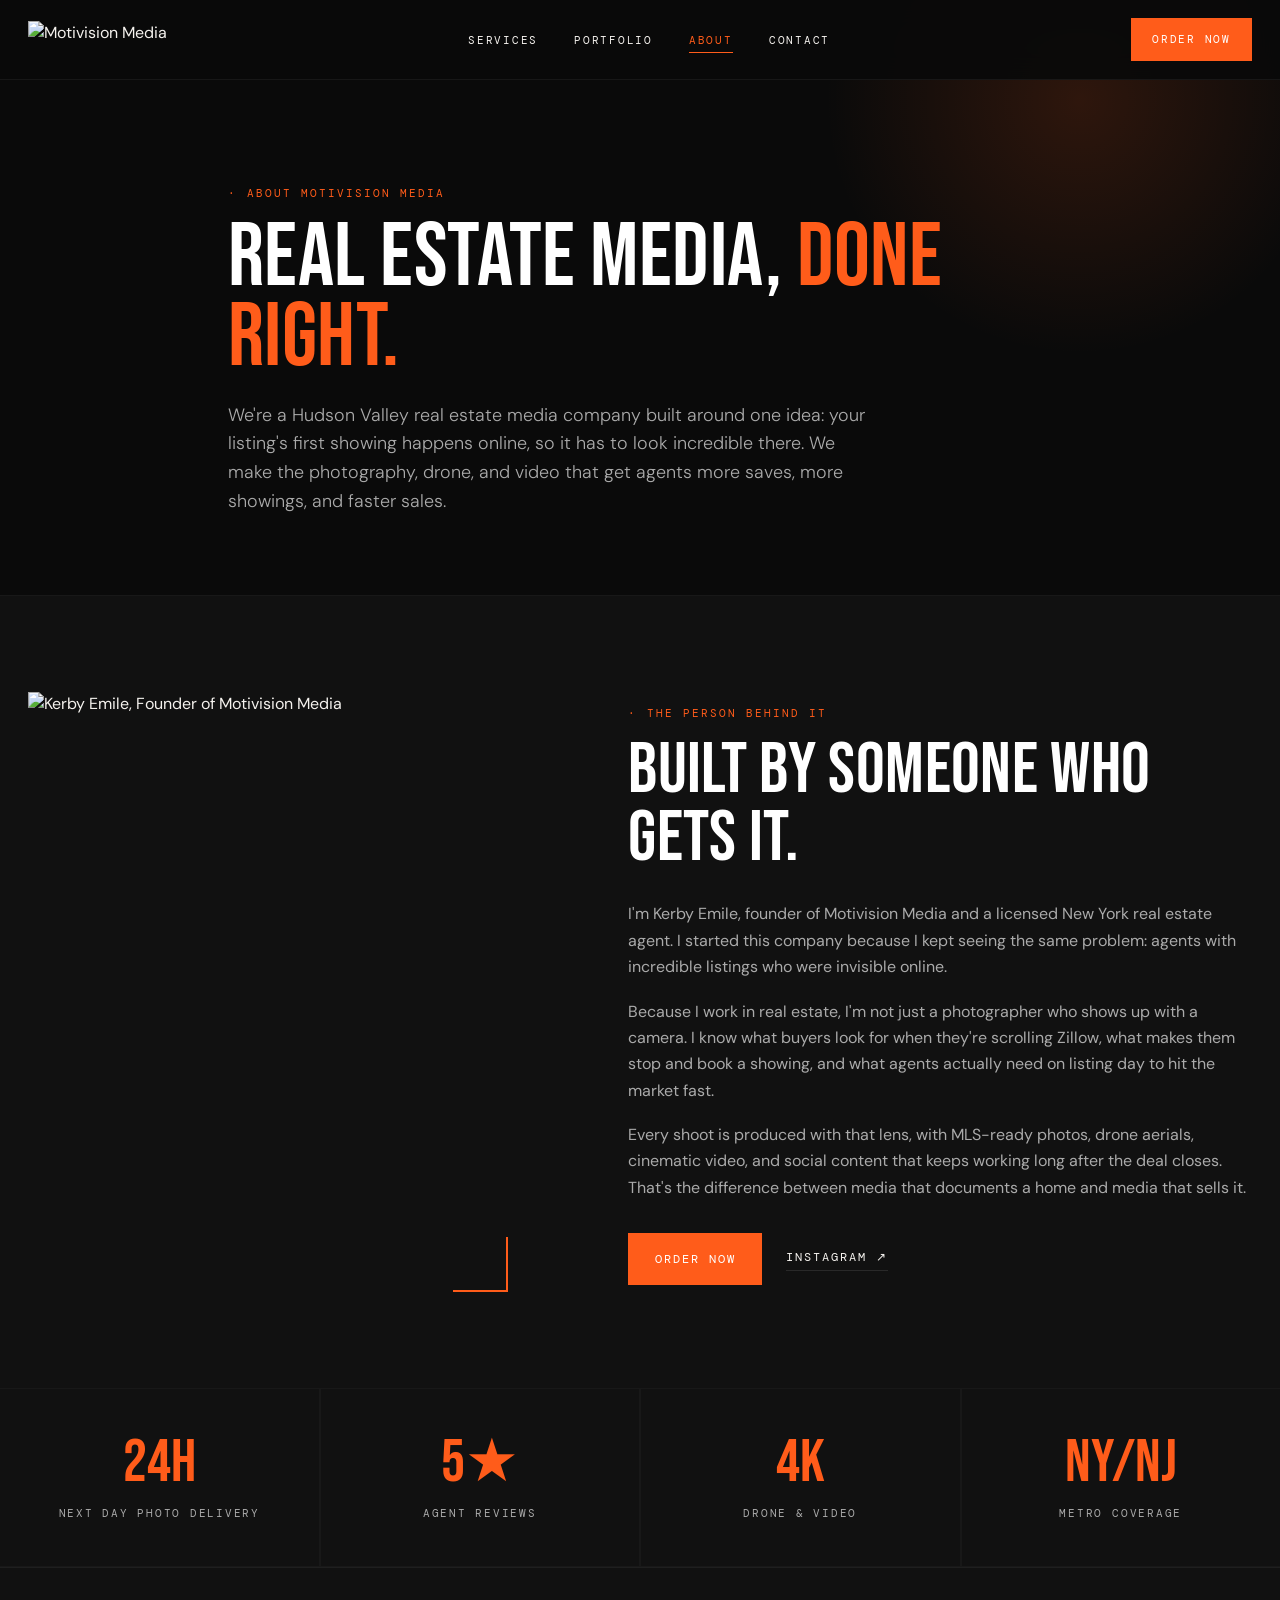
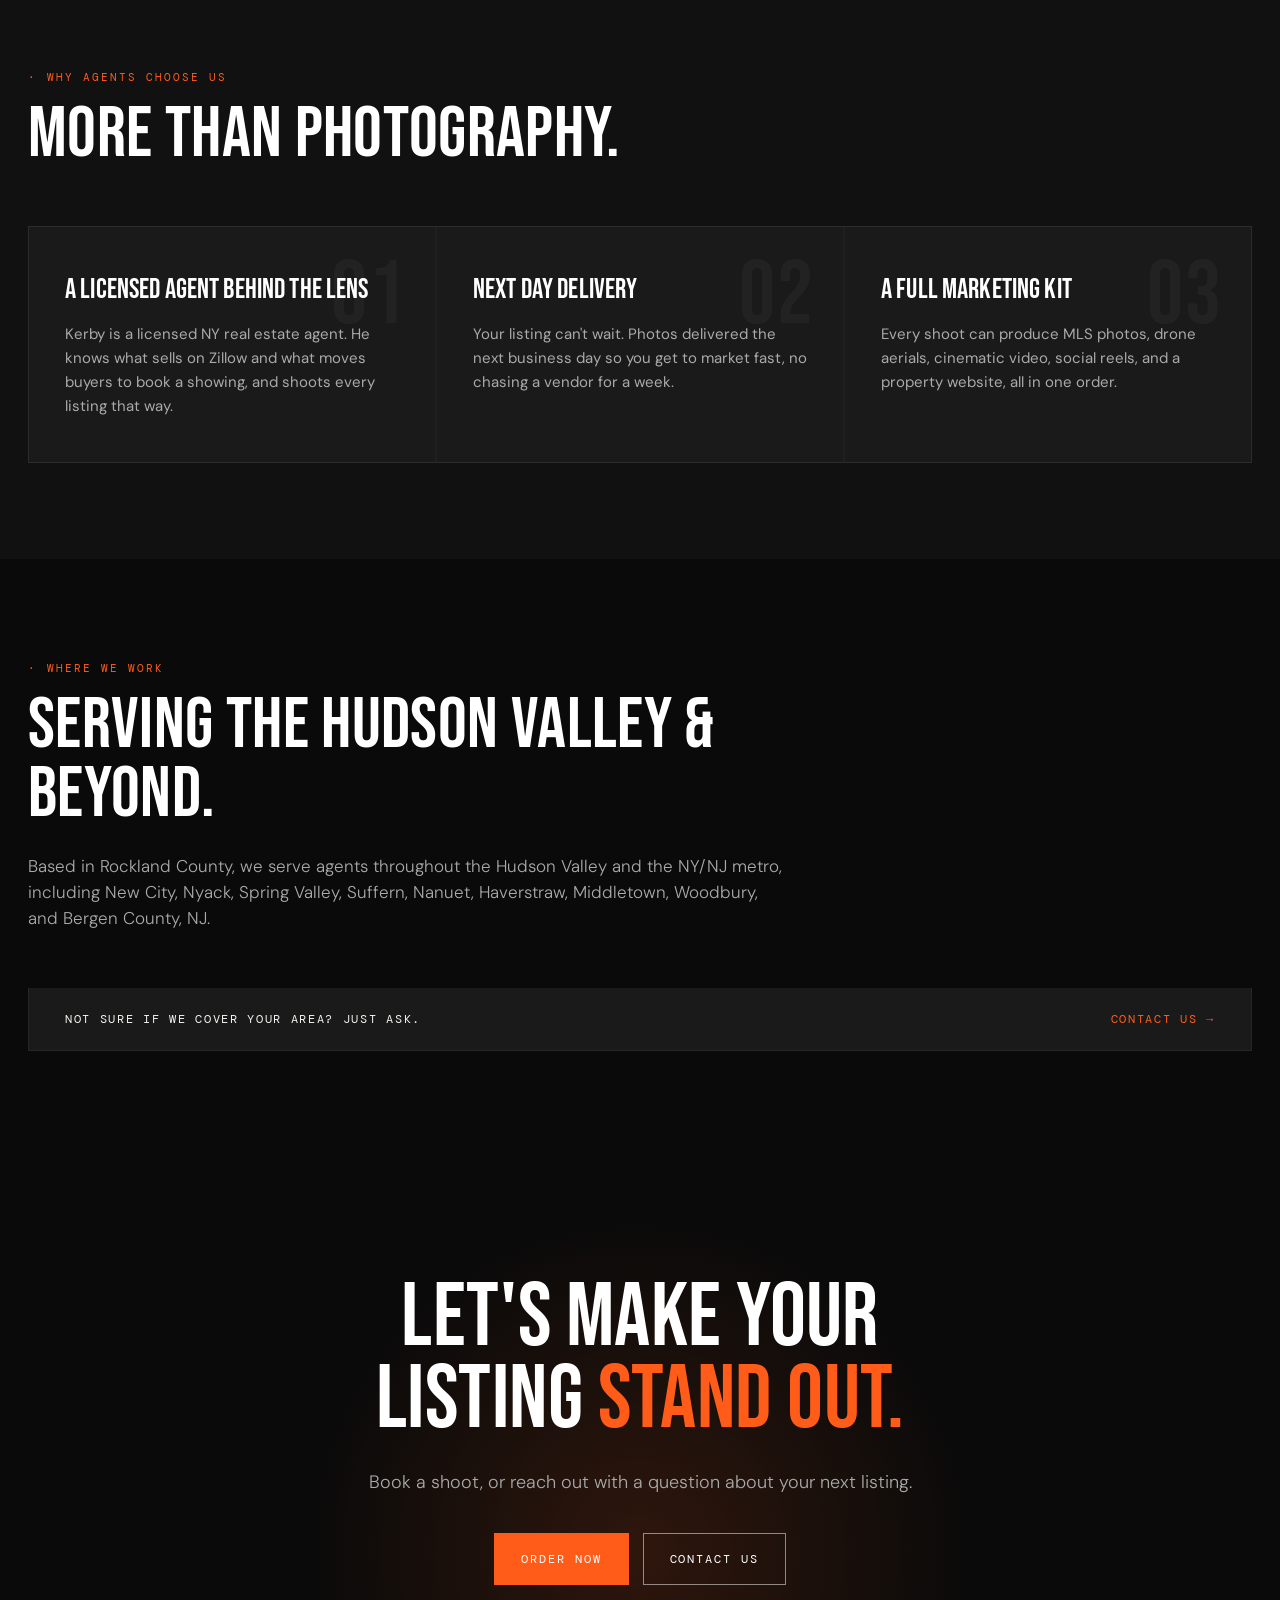
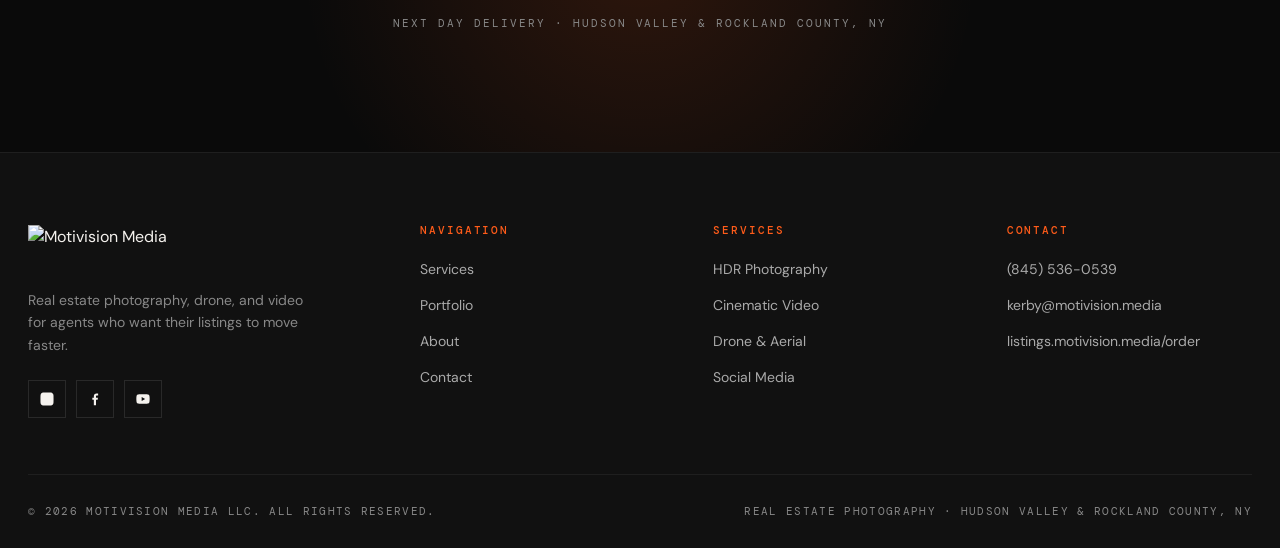
==== commit 658d5da0: "Remove all em dashes and en dashes from site copy Replaced em dashes with commas, periods, or colons" ====
--- a/about.html
+++ b/about.html
@@ -60,7 +60,7 @@
         <h2>Built By Someone Who Gets It.</h2>
         <p>I'm Kerby Emile, founder of Motivision Media and a licensed New York real estate agent. I started this company because I kept seeing the same problem: agents with incredible listings who were invisible online.</p>
         <p>Because I work in real estate, I'm not just a photographer who shows up with a camera. I know what buyers look for when they're scrolling Zillow, what makes them stop and book a showing, and what agents actually need on listing day to hit the market fast.</p>
-        <p>Every shoot is produced with that lens — MLS-ready photos, drone aerials, cinematic video, and social content that keeps working long after the deal closes. That's the difference between media that documents a home and media that sells it.</p>
+        <p>Every shoot is produced with that lens, with MLS-ready photos, drone aerials, cinematic video, and social content that keeps working long after the deal closes. That's the difference between media that documents a home and media that sells it.</p>
         <div class="about-cta">
           <a href="https://listings.motivision.media/order" class="btn btn-primary">Order Now</a>
           <a class="ig-link" href="https://www.instagram.com/motivisionmedia/" target="_blank" rel="noopener">Instagram ↗</a>
@@ -93,17 +93,17 @@
       <article class="why-card reveal">
         <span class="why-num">01</span>
         <h3>A Licensed Agent Behind the Lens</h3>
-        <p>Kerby is a licensed NY real estate agent. He knows what sells on Zillow and what moves buyers to book a showing — and shoots every listing that way.</p>
+        <p>Kerby is a licensed NY real estate agent. He knows what sells on Zillow and what moves buyers to book a showing, and shoots every listing that way.</p>
       </article>
       <article class="why-card reveal">
         <span class="why-num">02</span>
         <h3>Next Day Delivery</h3>
-        <p>Your listing can't wait. Photos delivered the next business day so you get to market fast — no chasing a vendor for a week.</p>
+        <p>Your listing can't wait. Photos delivered the next business day so you get to market fast, no chasing a vendor for a week.</p>
       </article>
       <article class="why-card reveal">
         <span class="why-num">03</span>
         <h3>A Full Marketing Kit</h3>
-        <p>Every shoot can produce MLS photos, drone aerials, cinematic video, social reels, and a property website — everything in one order.</p>
+        <p>Every shoot can produce MLS photos, drone aerials, cinematic video, social reels, and a property website, all in one order.</p>
       </article>
     </div>
   </div>
@@ -115,7 +115,7 @@
     <div class="section-head reveal" style="max-width:760px;">
       <span class="section-tag">Where We Work</span>
       <h2>Serving the Hudson Valley &amp; Beyond.</h2>
-      <p>Based in Rockland County, we serve agents throughout the Hudson Valley and the NY/NJ metro — including New City, Nyack, Spring Valley, Suffern, Nanuet, Haverstraw, Middletown, Woodbury, and Bergen County, NJ.</p>
+      <p>Based in Rockland County, we serve agents throughout the Hudson Valley and the NY/NJ metro, including New City, Nyack, Spring Valley, Suffern, Nanuet, Haverstraw, Middletown, Woodbury, and Bergen County, NJ.</p>
     </div>
     <div class="pkg-banner reveal">
       <p>Not sure if we cover your area? Just ask.</p>
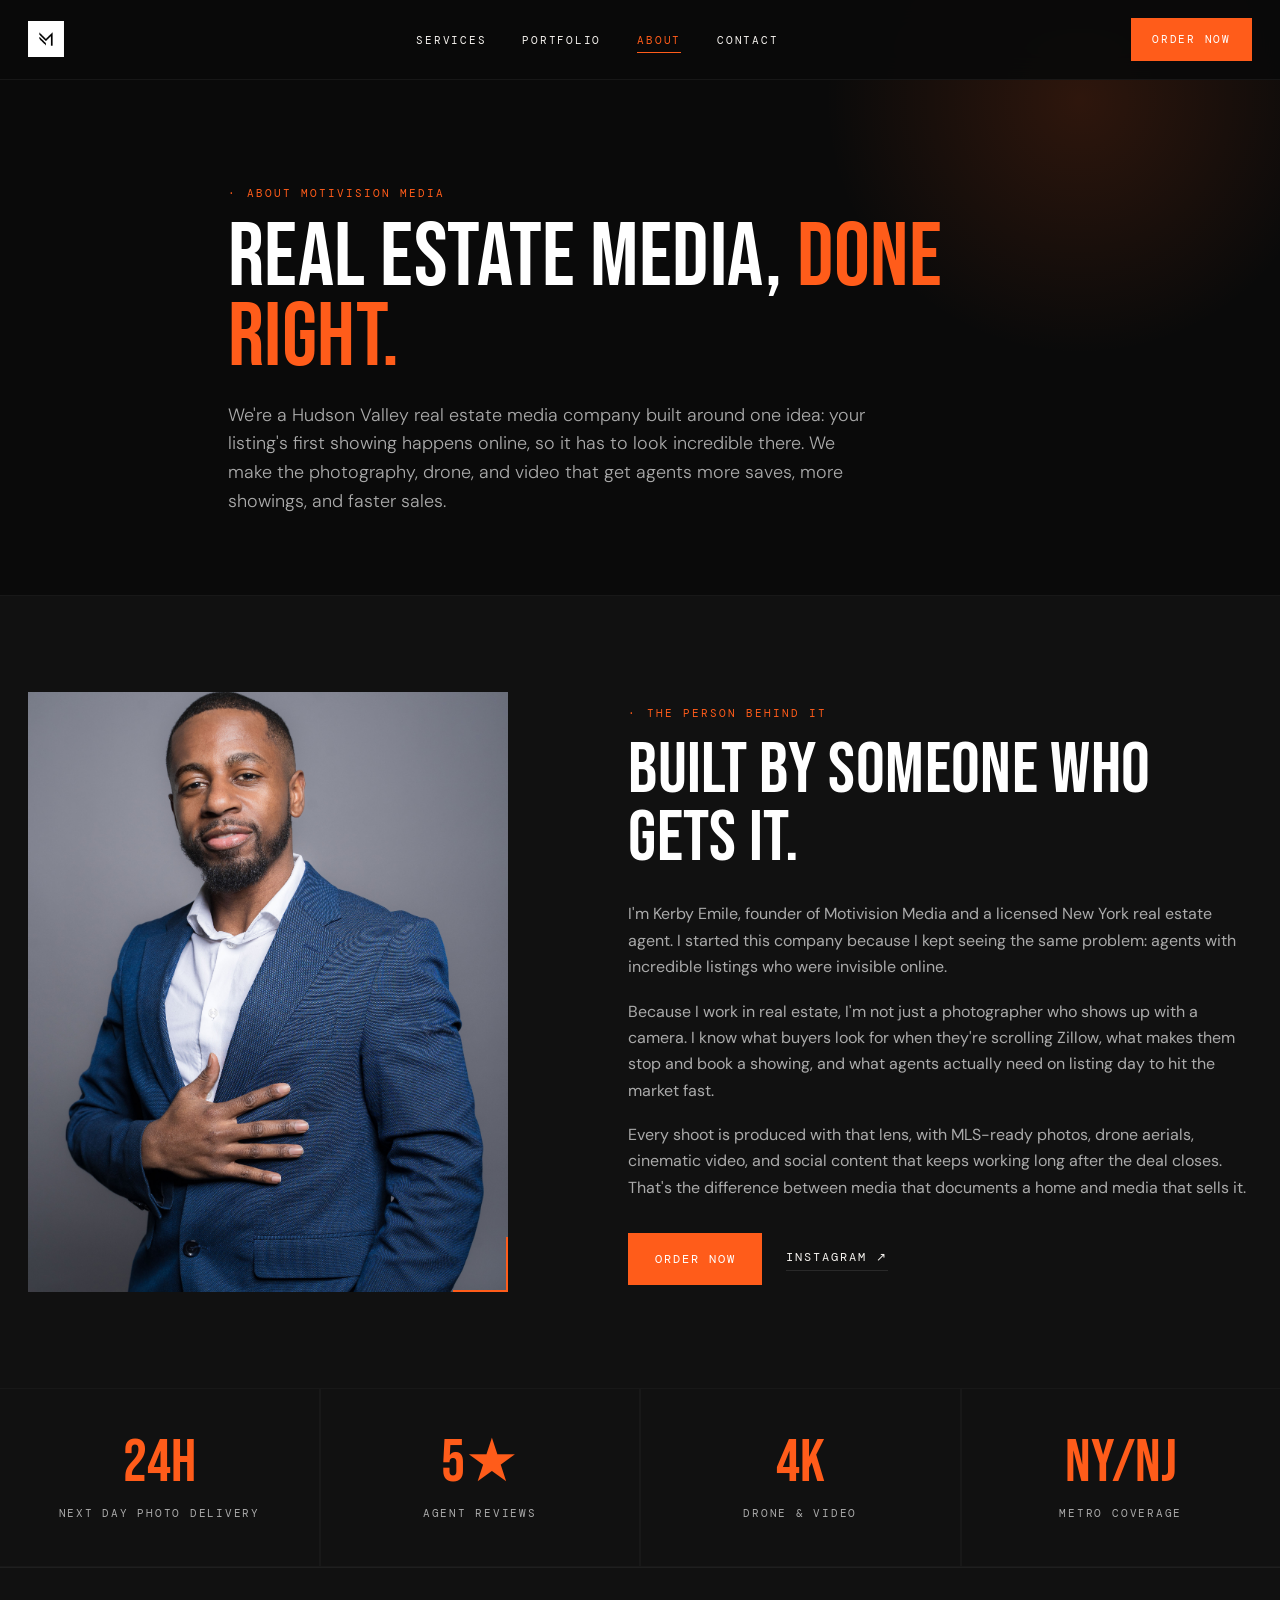
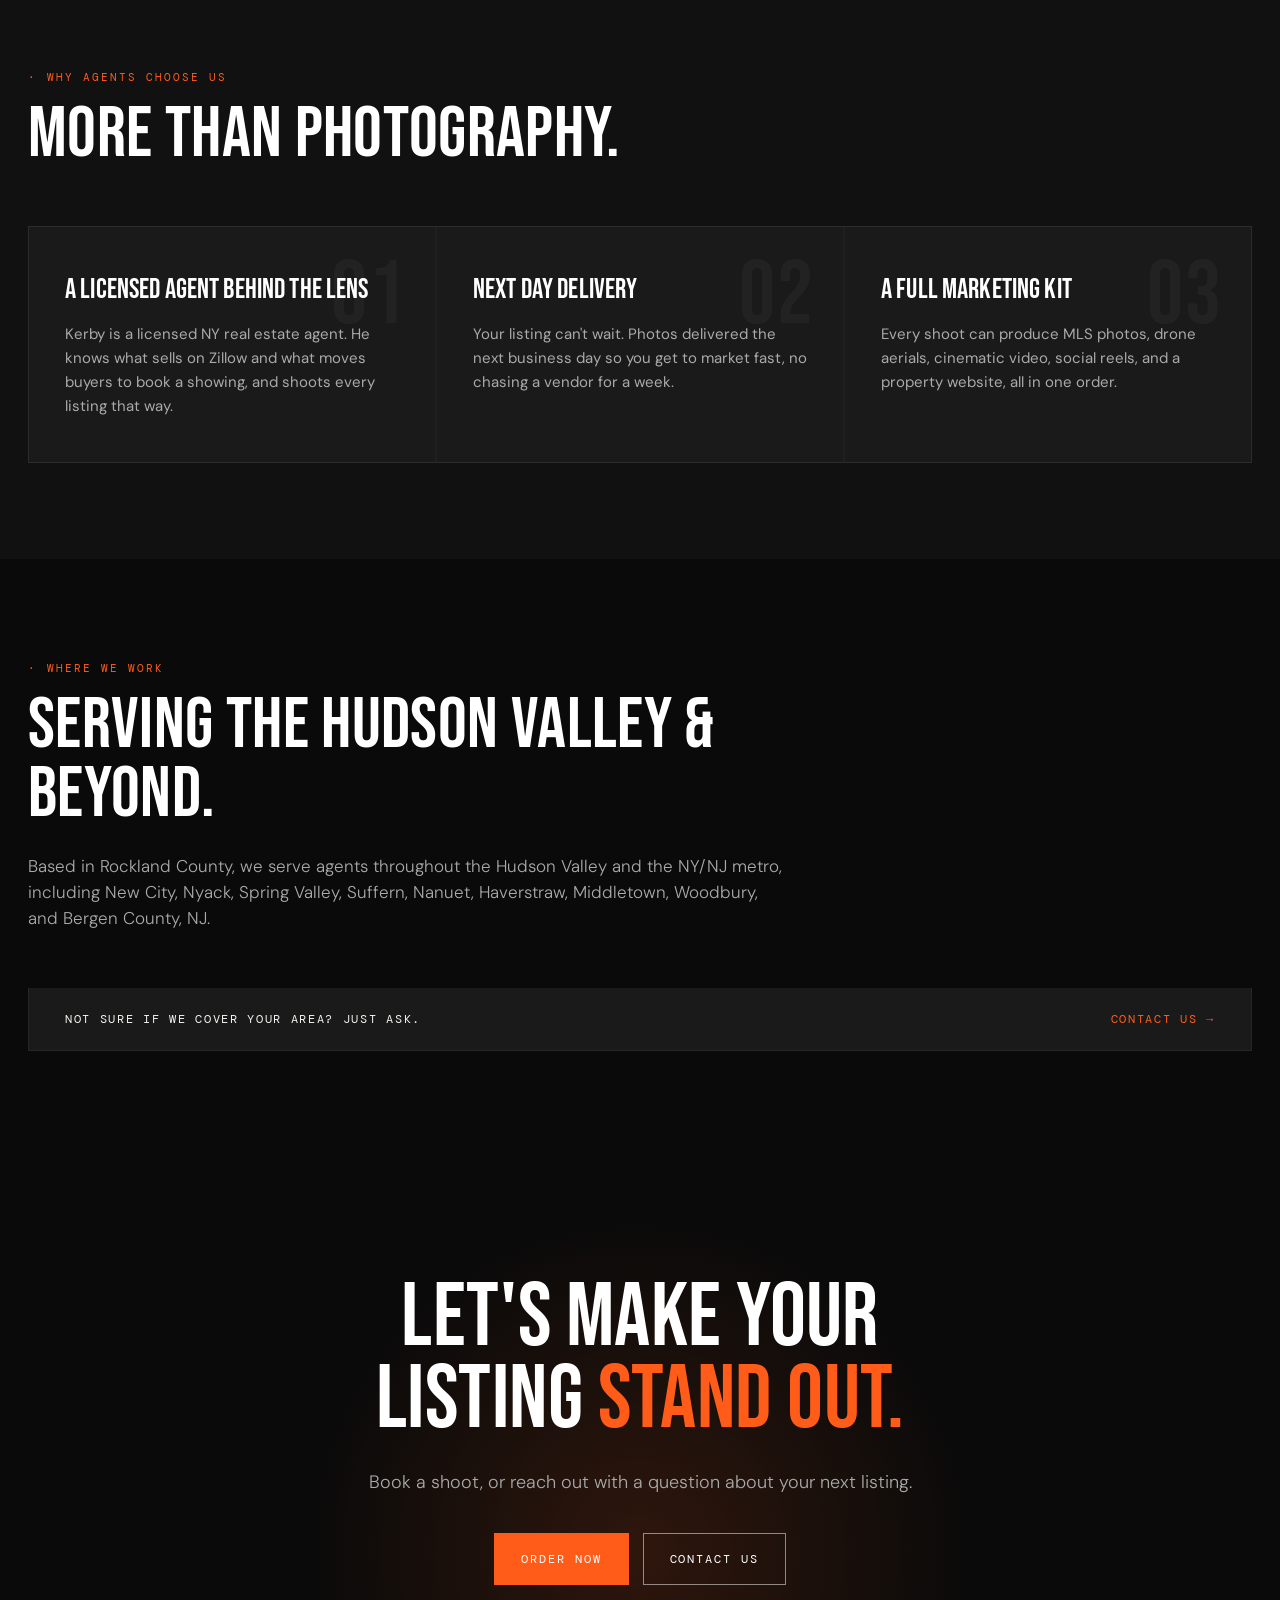
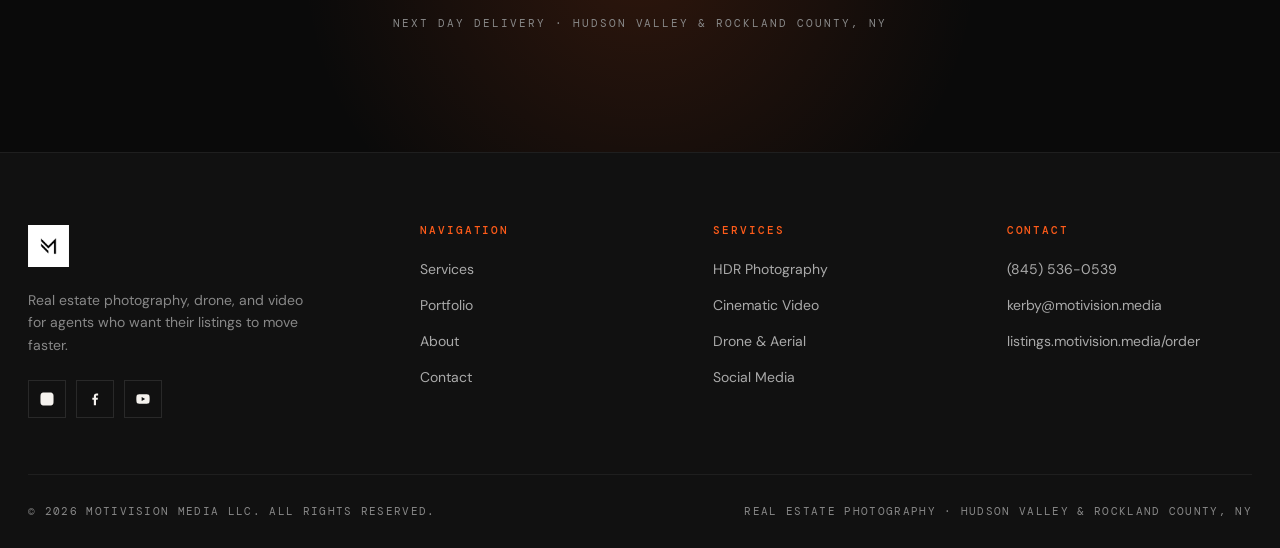
==== commit 9740116f: "Replace GHL contact form with CRM lead-intake form, self-host GHL CDN images GoHighLevel is cancelle" ====
--- a/about.html
+++ b/about.html
@@ -6,7 +6,7 @@
 <title>About | Real Estate Media Shot By a Licensed Agent | Motivision Media</title>
 <meta name="description" content="Motivision Media is a real estate media company founded by Kerby Emile, a licensed NY real estate agent. HDR photography, drone, and video built to help Hudson Valley agents sell listings faster.">
 <link rel="canonical" href="https://motivision.media/about">
-<link rel="icon" type="image/png" href="https://storage.googleapis.com/msgsndr/MUd4Mt3P3UF300xdzoZP/media/6994fddd1ecd716e106ace79.png" />
+<link rel="icon" type="image/png" href="images/motivision-logo.png" />
 <link rel="stylesheet" href="assets/styles.css" />
 </head>
 <body>
@@ -14,7 +14,7 @@
 <header class="nav solid" id="nav">
   <div class="container nav-inner">
     <a href="index.html" class="nav-logo" aria-label="Motivision Media home">
-      <img src="https://storage.googleapis.com/msgsndr/MUd4Mt3P3UF300xdzoZP/media/6994fddd1ecd716e106ace79.png" alt="Motivision Media" />
+      <img src="images/motivision-logo.png" alt="Motivision Media" />
     </a>
     <nav>
       <ul class="nav-links">
@@ -53,7 +53,7 @@
   <div class="container">
     <div class="about-grid">
       <div class="about-photo reveal">
-        <img src="https://storage.googleapis.com/msgsndr/MUd4Mt3P3UF300xdzoZP/media/69951f486bac245ae728b421.jpg" alt="Kerby Emile, Founder of Motivision Media" />
+        <img src="images/motivision-hero.jpg" alt="Kerby Emile, Founder of Motivision Media" />
       </div>
       <div class="about-text reveal">
         <span class="section-tag">The Person Behind It</span>
@@ -145,7 +145,7 @@
   <div class="container">
     <div class="footer-top">
       <div class="footer-brand">
-        <img src="https://storage.googleapis.com/msgsndr/MUd4Mt3P3UF300xdzoZP/media/6994fddd1ecd716e106ace79.png" alt="Motivision Media" />
+        <img src="images/motivision-logo.png" alt="Motivision Media" />
         <p>Real estate photography, drone, and video for agents who want their listings to move faster.</p>
         <div class="footer-socials">
           <a href="https://www.instagram.com/motivisionmedia/" target="_blank" rel="noopener" aria-label="Instagram">
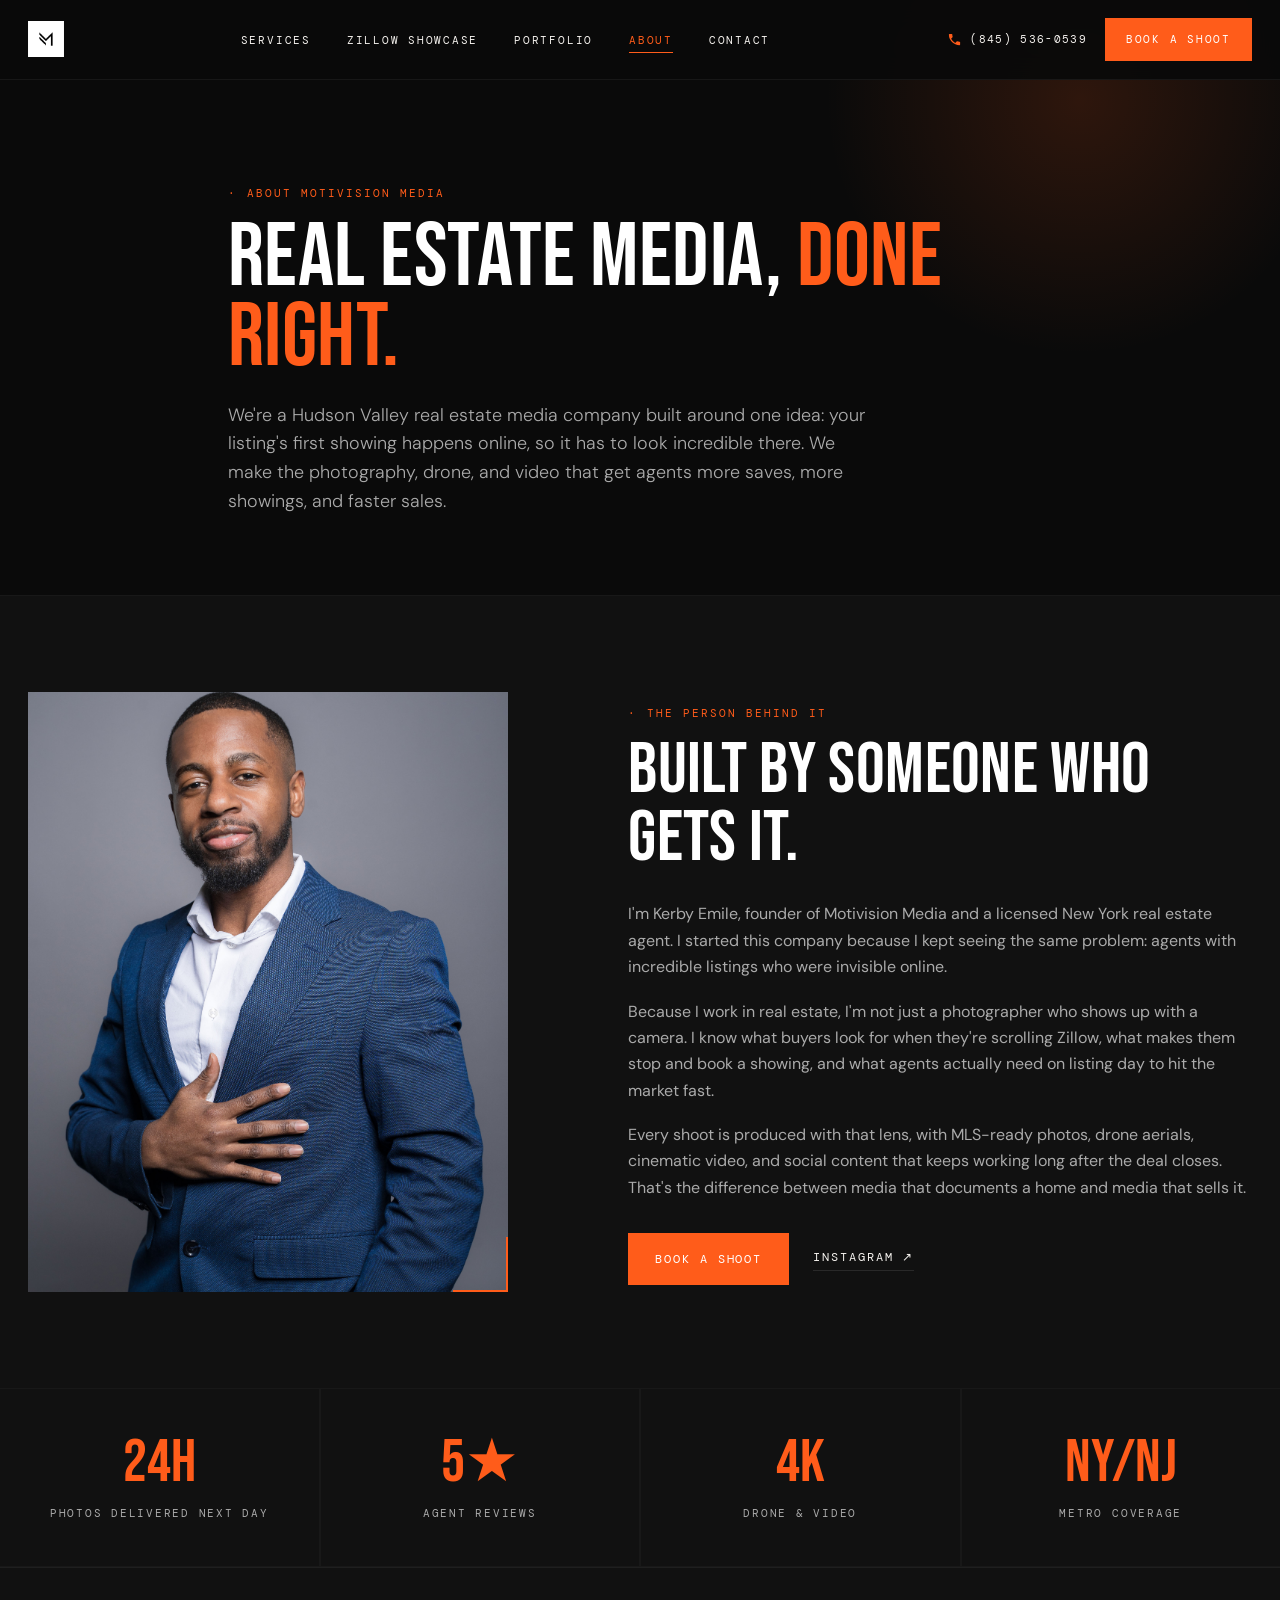
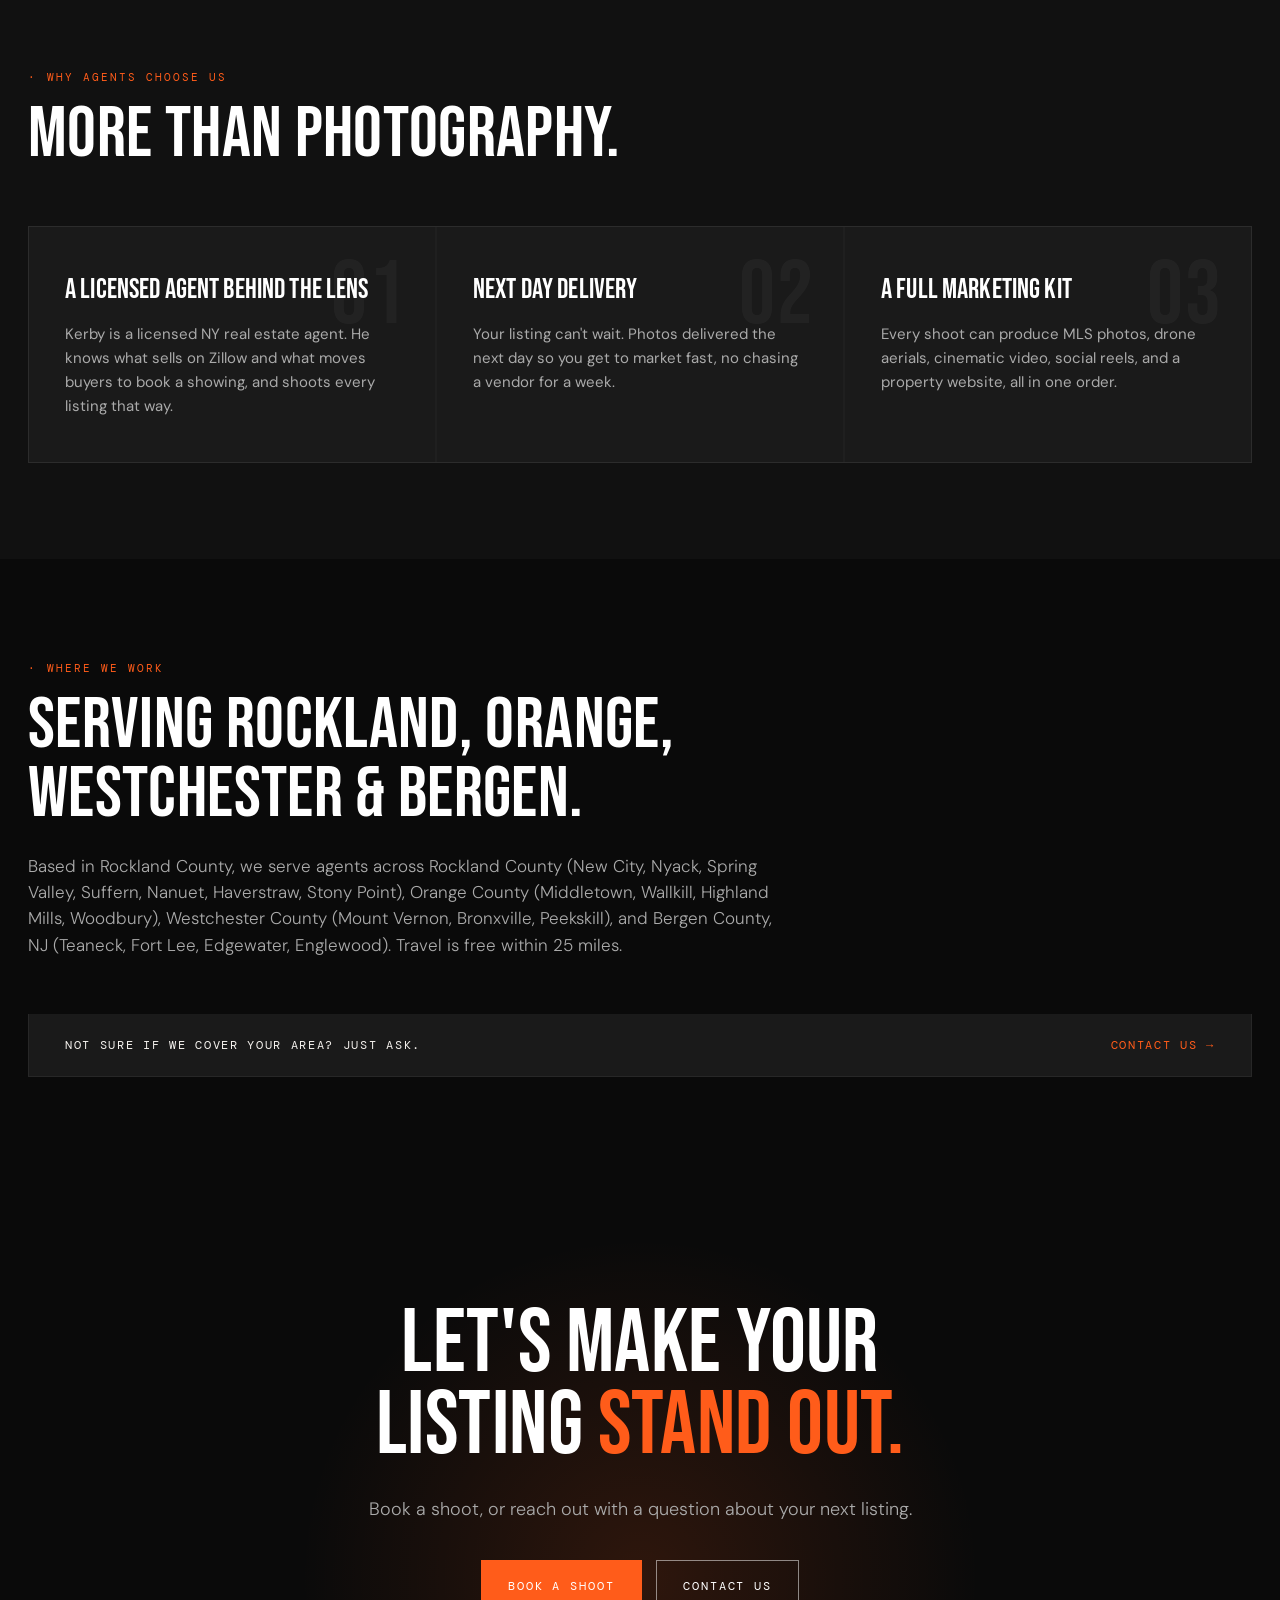
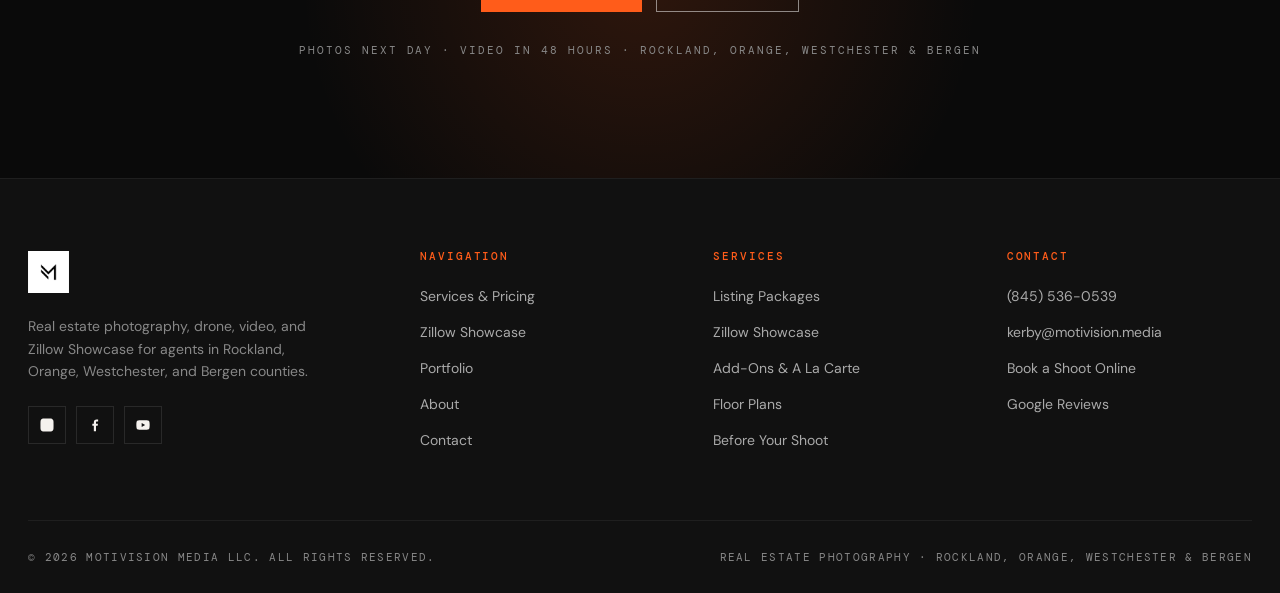
==== commit 9b570fe6: "Oct 2026 site update: Zillow Showcase, a la carte pricing, policies, SEO - New /showcase page: Basic" ====
--- a/about.html
+++ b/about.html
@@ -6,6 +6,15 @@
 <title>About | Real Estate Media Shot By a Licensed Agent | Motivision Media</title>
 <meta name="description" content="Motivision Media is a real estate media company founded by Kerby Emile, a licensed NY real estate agent. HDR photography, drone, and video built to help Hudson Valley agents sell listings faster.">
 <link rel="canonical" href="https://motivision.media/about">
+<meta property="og:type" content="website">
+<meta property="og:title" content="About Motivision Media | Real Estate Media Shot by a Licensed Agent">
+<meta property="og:description" content="Motivision Media is a real estate photography, drone, video, and Zillow Showcase company based in Rockland County, NY, founded by Kerby Emile.">
+<meta property="og:image" content="https://motivision.media/images/og-motivision.jpg">
+<meta property="og:url" content="https://motivision.media/about">
+<meta name="twitter:card" content="summary_large_image">
+<meta name="twitter:title" content="About Motivision Media | Real Estate Media Shot by a Licensed Agent">
+<meta name="twitter:description" content="Motivision Media is a real estate photography, drone, video, and Zillow Showcase company based in Rockland County, NY, founded by Kerby Emile.">
+<meta name="twitter:image" content="https://motivision.media/images/og-motivision.jpg">
 <link rel="icon" type="image/png" href="images/motivision-logo.png" />
 <link rel="stylesheet" href="assets/styles.css" />
 </head>
@@ -14,29 +23,35 @@
 <header class="nav solid" id="nav">
   <div class="container nav-inner">
     <a href="index.html" class="nav-logo" aria-label="Motivision Media home">
-      <img src="images/motivision-logo.png" alt="Motivision Media" />
+      <img src="images/motivision-logo.png" alt="Motivision Media" width="36" height="36" />
     </a>
-    <nav>
+    <nav aria-label="Main">
       <ul class="nav-links">
         <li><a href="services.html">Services</a></li>
+        <li><a href="showcase.html">Zillow Showcase</a></li>
         <li><a href="portfolio.html">Portfolio</a></li>
         <li><a href="about.html" class="active">About</a></li>
         <li><a href="contact.html">Contact</a></li>
       </ul>
     </nav>
-    <a href="https://listings.motivision.media/order" class="btn btn-primary btn-small nav-cta">Order Now</a>
-    <button class="nav-toggle" id="navToggle" aria-label="Open menu" aria-expanded="false">
-      <span></span><span></span><span></span>
-    </button>
+    <div class="nav-actions">
+      <a href="tel:18455360539" class="nav-phone" aria-label="Call or text (845) 536-0539"><svg viewBox="0 0 24 24" aria-hidden="true"><path d="M6.6 10.8a15.1 15.1 0 0 0 6.6 6.6l2.2-2.2a1 1 0 0 1 1-.25 11.4 11.4 0 0 0 3.6.57 1 1 0 0 1 1 1V20a1 1 0 0 1-1 1A17 17 0 0 1 3 4a1 1 0 0 1 1-1h3.5a1 1 0 0 1 1 1c0 1.25.2 2.45.57 3.57a1 1 0 0 1-.25 1z"/></svg><span>(845) 536-0539</span></a>
+      <a href="https://listings.motivision.media/order" class="btn btn-primary btn-small nav-cta">Book a Shoot</a>
+      <button class="nav-toggle" id="navToggle" aria-label="Open menu" aria-expanded="false">
+        <span></span><span></span><span></span>
+      </button>
+    </div>
   </div>
 </header>
 
 <div class="mobile-menu" id="mobileMenu" aria-hidden="true">
   <a href="services.html">Services</a>
+  <a href="showcase.html">Zillow Showcase</a>
   <a href="portfolio.html">Portfolio</a>
   <a href="about.html">About</a>
   <a href="contact.html">Contact</a>
-  <a href="https://listings.motivision.media/order" class="btn btn-primary">Order Now</a>
+  <a href="tel:18455360539" class="mobile-phone">(845) 536-0539</a>
+  <a href="https://listings.motivision.media/order" class="btn btn-primary">Book a Shoot</a>
 </div>
 
 <!-- PAGE HERO -->
@@ -62,7 +77,7 @@
         <p>Because I work in real estate, I'm not just a photographer who shows up with a camera. I know what buyers look for when they're scrolling Zillow, what makes them stop and book a showing, and what agents actually need on listing day to hit the market fast.</p>
         <p>Every shoot is produced with that lens, with MLS-ready photos, drone aerials, cinematic video, and social content that keeps working long after the deal closes. That's the difference between media that documents a home and media that sells it.</p>
         <div class="about-cta">
-          <a href="https://listings.motivision.media/order" class="btn btn-primary">Order Now</a>
+          <a href="https://listings.motivision.media/order" class="btn btn-primary">Book a Shoot</a>
           <a class="ig-link" href="https://www.instagram.com/motivisionmedia/" target="_blank" rel="noopener">Instagram ↗</a>
         </div>
       </div>
@@ -74,7 +89,7 @@
 <section class="stats-strip" style="padding:0;">
   <div class="container" style="padding:0;">
     <div class="stats-strip-inner">
-      <div class="stat-block reveal"><div class="num">24h</div><div class="lbl">Next Day Photo Delivery</div></div>
+      <div class="stat-block reveal"><div class="num">24h</div><div class="lbl">Photos Delivered Next Day</div></div>
       <div class="stat-block reveal"><div class="num">5★</div><div class="lbl">Agent Reviews</div></div>
       <div class="stat-block reveal"><div class="num">4K</div><div class="lbl">Drone &amp; Video</div></div>
       <div class="stat-block reveal"><div class="num">NY/NJ</div><div class="lbl">Metro Coverage</div></div>
@@ -98,7 +113,7 @@
       <article class="why-card reveal">
         <span class="why-num">02</span>
         <h3>Next Day Delivery</h3>
-        <p>Your listing can't wait. Photos delivered the next business day so you get to market fast, no chasing a vendor for a week.</p>
+        <p>Your listing can't wait. Photos delivered the next day so you get to market fast, no chasing a vendor for a week.</p>
       </article>
       <article class="why-card reveal">
         <span class="why-num">03</span>
@@ -114,8 +129,8 @@
   <div class="container">
     <div class="section-head reveal" style="max-width:760px;">
       <span class="section-tag">Where We Work</span>
-      <h2>Serving the Hudson Valley &amp; Beyond.</h2>
-      <p>Based in Rockland County, we serve agents throughout the Hudson Valley and the NY/NJ metro, including New City, Nyack, Spring Valley, Suffern, Nanuet, Haverstraw, Middletown, Woodbury, and Bergen County, NJ.</p>
+      <h2>Serving Rockland, Orange, Westchester &amp; Bergen.</h2>
+      <p>Based in Rockland County, we serve agents across Rockland County (New City, Nyack, Spring Valley, Suffern, Nanuet, Haverstraw, Stony Point), Orange County (Middletown, Wallkill, Highland Mills, Woodbury), Westchester County (Mount Vernon, Bronxville, Peekskill), and Bergen County, NJ (Teaneck, Fort Lee, Edgewater, Englewood). Travel is free within 25 miles.</p>
     </div>
     <div class="pkg-banner reveal">
       <p>Not sure if we cover your area? Just ask.</p>
@@ -133,10 +148,10 @@
     </h2>
     <p class="reveal">Book a shoot, or reach out with a question about your next listing.</p>
     <div class="final-cta-buttons reveal">
-      <a href="https://listings.motivision.media/order" class="btn btn-primary">Order Now</a>
+      <a href="https://listings.motivision.media/order" class="btn btn-primary">Book a Shoot</a>
       <a href="contact.html" class="btn btn-ghost">Contact Us</a>
     </div>
-    <div class="final-cta-meta reveal">Next Day Delivery · Hudson Valley &amp; Rockland County, NY</div>
+    <div class="final-cta-meta reveal">Photos Next Day · Video in 48 Hours · Rockland, Orange, Westchester &amp; Bergen</div>
   </div>
 </section>
 
@@ -145,8 +160,8 @@
   <div class="container">
     <div class="footer-top">
       <div class="footer-brand">
-        <img src="images/motivision-logo.png" alt="Motivision Media" />
-        <p>Real estate photography, drone, and video for agents who want their listings to move faster.</p>
+        <img src="images/motivision-logo.png" alt="Motivision Media" width="42" height="42" loading="lazy" />
+        <p>Real estate photography, drone, video, and Zillow Showcase for agents in Rockland, Orange, Westchester, and Bergen counties.</p>
         <div class="footer-socials">
           <a href="https://www.instagram.com/motivisionmedia/" target="_blank" rel="noopener" aria-label="Instagram">
             <svg viewBox="0 0 24 24"><path d="M12 2.2c3.2 0 3.6 0 4.85.07 1.17.05 1.8.25 2.22.41.56.22.96.48 1.38.9.42.42.68.82.9 1.38.16.42.36 1.05.41 2.22.06 1.25.07 1.65.07 4.85s-.01 3.6-.07 4.85c-.05 1.17-.25 1.8-.41 2.22-.22.56-.48.96-.9 1.38-.42.42-.82.68-1.38.9-.42.16-1.05.36-2.22.41-1.25.06-1.65.07-4.85.07s-3.6-.01-4.85-.07c-1.17-.05-1.8-.25-2.22-.41a3.7 3.7 0 0 1-1.38-.9 3.7 3.7 0 0 1-.9-1.38c-.16-.42-.36-1.05-.41-2.22C2.21 15.6 2.2 15.2 2.2 12s.01-3.6.07-4.85c.05-1.17.25-1.8.41-2.22.22-.56.48-.96.9-1.38.42-.42.82-.68 1.38-.9.42-.16 1.05-.36 2.22-.41C8.4 2.21 8.8 2.2 12 2.2z"/></svg>
@@ -159,36 +174,43 @@
           </a>
         </div>
       </div>
+
       <div class="footer-col">
         <h4>Navigation</h4>
         <ul>
-          <li><a href="services.html">Services</a></li>
+          <li><a href="services.html">Services &amp; Pricing</a></li>
+          <li><a href="showcase.html">Zillow Showcase</a></li>
           <li><a href="portfolio.html">Portfolio</a></li>
           <li><a href="about.html">About</a></li>
           <li><a href="contact.html">Contact</a></li>
         </ul>
       </div>
+
       <div class="footer-col">
         <h4>Services</h4>
         <ul>
-          <li><a href="services.html#photography">HDR Photography</a></li>
-          <li><a href="services.html#video">Cinematic Video</a></li>
-          <li><a href="services.html#aerial">Drone &amp; Aerial</a></li>
-          <li><a href="/social">Social Media</a></li>
+          <li><a href="services.html#packages">Listing Packages</a></li>
+          <li><a href="showcase.html">Zillow Showcase</a></li>
+          <li><a href="services.html#a-la-carte">Add-Ons &amp; A La Carte</a></li>
+          <li><a href="services.html#floor-plans">Floor Plans</a></li>
+          <li><a href="prep.html">Before Your Shoot</a></li>
         </ul>
       </div>
+
       <div class="footer-col">
         <h4>Contact</h4>
         <ul>
           <li><a href="tel:18455360539">(845) 536-0539</a></li>
           <li><a href="mailto:kerby@motivision.media">kerby@motivision.media</a></li>
-          <li><a href="https://listings.motivision.media/order">listings.motivision.media/order</a></li>
+          <li><a href="https://listings.motivision.media/order">Book a Shoot Online</a></li>
+          <li><a href="https://g.page/r/CZROXgMKTheQEAE" target="_blank" rel="noopener">Google Reviews</a></li>
         </ul>
       </div>
     </div>
+
     <div class="footer-bottom">
       <div>© 2026 Motivision Media LLC. All rights reserved.</div>
-      <div>Real Estate Photography · Hudson Valley &amp; Rockland County, NY</div>
+      <div>Real Estate Photography · Rockland, Orange, Westchester &amp; Bergen</div>
     </div>
   </div>
 </footer>
--- a/assets/styles.css
+++ b/assets/styles.css
@@ -276,7 +276,7 @@
 .hero-bg {
   position: absolute;
   inset: 0;
-  background-image: url('https://assets.cdn.filesafe.space/MUd4Mt3P3UF300xdzoZP/media/69f8cebcecdc5eb699779523.jpg');
+  background-image: url('../images/hero-edgewater.jpg');
   background-size: cover;
   background-position: center;
   transform: scale(1.04);
@@ -1377,3 +1377,155 @@
   .lightbox-prev { left: 12px; }
   .lightbox-next { right: 12px; }
 }
+
+/* ============================================
+   OCT 2026 UPDATE · header actions, upsells, Showcase,
+   video embeds, floor plans, lead form, service area
+============================================ */
+.nav-actions { display: flex; align-items: center; gap: 18px; }
+.nav-phone {
+  display: inline-flex;
+  align-items: center;
+  gap: 8px;
+  font-family: var(--font-mono);
+  font-size: 11px;
+  letter-spacing: 0.12em;
+  color: var(--off-white);
+  transition: color 0.2s var(--ease);
+}
+.nav-phone svg { width: 15px; height: 15px; fill: var(--orange); flex-shrink: 0; }
+.nav-phone:hover { color: var(--orange); }
+.mobile-menu .mobile-phone { font-family: var(--font-mono); font-size: 16px; letter-spacing: 0.12em; color: var(--orange); }
+a.hero-stat { color: inherit; transition: color 0.2s var(--ease); }
+a.hero-stat:hover { color: var(--orange); }
+
+/* Upsell strip under packages */
+.upsell {
+  margin-top: 2px;
+  background: var(--dark-2);
+  border: 1px solid var(--hairline);
+  border-top: none;
+  padding: 26px 36px;
+}
+.upsell-head {
+  font-family: var(--font-mono);
+  font-size: 11px;
+  letter-spacing: 0.16em;
+  text-transform: uppercase;
+  color: var(--orange);
+  margin-bottom: 16px;
+}
+.upsell-list { display: grid; grid-template-columns: repeat(4, 1fr); gap: 18px; list-style: none; }
+.upsell-list li { font-size: 14px; color: var(--gray-light); line-height: 1.45; }
+.upsell-list strong { display: block; font-family: var(--font-display); font-weight: 400; font-size: 26px; color: var(--white); line-height: 1; margin-bottom: 4px; }
+.upsell-foot { margin-top: 18px; display: flex; gap: 24px; flex-wrap: wrap; }
+
+/* Essentials tiers inside a package card */
+.pkg-tiers { width: 100%; border-collapse: collapse; margin: -8px 0 22px; font-size: 13px; }
+.pkg-tiers td { padding: 8px 0; border-bottom: 1px solid var(--hairline); color: var(--gray-light); }
+.pkg-tiers td:last-child { text-align: right; color: var(--white); font-weight: 500; }
+
+/* Showcase package grid (4 cards) */
+.showcase-grid { display: grid; grid-template-columns: repeat(4, 1fr); gap: 2px; background: var(--hairline); border: 1px solid var(--hairline); }
+.showcase-grid .pkg-card { display: flex; flex-direction: column; }
+.showcase-grid .pkg-card .btn { margin-top: auto; }
+.showcase-grid .pkg-price { font-size: clamp(40px, 4vw, 56px); }
+.steps { display: grid; grid-template-columns: repeat(3, 1fr); gap: 2px; background: var(--hairline); border: 1px solid var(--hairline); counter-reset: step; }
+.step { background: var(--dark); padding: 34px 30px; }
+.step h3 { font-size: 26px; margin: 12px 0 10px; }
+.step p { font-size: 14.5px; color: var(--gray-light); line-height: 1.6; }
+.step .why-num { display: block; }
+
+/* Full a la carte price list */
+.price-list { max-width: 920px; }
+.price-list .price-table { font-size: 15px; }
+.price-list .price-table td:first-child { color: var(--white); }
+
+/* Video embeds (load YouTube only on click) */
+.video-grid { display: grid; grid-template-columns: repeat(2, 1fr); gap: 2px; background: var(--hairline); border: 1px solid var(--hairline); }
+.shorts-grid { display: grid; grid-template-columns: repeat(3, minmax(0, 300px)); gap: 18px; margin-top: 28px; }
+.yt { position: relative; display: block; width: 100%; aspect-ratio: 16 / 9; background: #000; overflow: hidden; cursor: pointer; }
+.yt.short { aspect-ratio: 9 / 16; border: 1px solid var(--hairline); }
+.yt img { width: 100%; height: 100%; object-fit: cover; opacity: 0.85; transition: opacity 0.3s var(--ease), transform 0.6s var(--ease); }
+.yt:hover img { opacity: 1; transform: scale(1.03); }
+.yt iframe { position: absolute; inset: 0; width: 100%; height: 100%; border: 0; }
+.yt-play {
+  position: absolute; left: 50%; top: 50%; width: 68px; height: 68px; margin: -34px 0 0 -34px;
+  border-radius: 50%; background: var(--orange); display: flex; align-items: center; justify-content: center;
+  box-shadow: 0 8px 30px var(--orange-glow);
+}
+.yt-play::after { content: ""; border-style: solid; border-width: 11px 0 11px 18px; border-color: transparent transparent transparent var(--white); margin-left: 4px; }
+.yt-cap {
+  position: absolute; left: 0; right: 0; bottom: 0; padding: 40px 18px 14px;
+  background: linear-gradient(180deg, transparent, rgba(10,10,10,0.9));
+  font-family: var(--font-mono); font-size: 11px; letter-spacing: 0.14em; text-transform: uppercase; color: var(--off-white);
+}
+.yt.playing .yt-play, .yt.playing .yt-cap, .yt.playing img { display: none; }
+
+/* Floor plan samples */
+.fp-grid { display: grid; grid-template-columns: repeat(2, 1fr); gap: 18px; }
+.fp-card { background: var(--white); border: 1px solid var(--hairline); display: block; }
+.fp-card img { width: 100%; height: auto; aspect-ratio: 4 / 3; object-fit: contain; }
+.fp-cap { background: var(--dark-2); padding: 14px 18px; font-family: var(--font-mono); font-size: 11px; letter-spacing: 0.14em; text-transform: uppercase; color: var(--gray-light); }
+
+/* Checklist (before your shoot) */
+.checklist-grid { display: grid; grid-template-columns: repeat(2, 1fr); gap: 2px; background: var(--hairline); border: 1px solid var(--hairline); }
+.checklist-card { background: var(--dark); padding: 34px 30px; }
+.checklist-card h3 { font-size: 28px; margin-bottom: 16px; }
+
+/* Service area */
+.area-grid { display: grid; grid-template-columns: repeat(4, 1fr); gap: 2px; background: var(--hairline); border: 1px solid var(--hairline); }
+.area-card { background: var(--dark); padding: 30px 26px; }
+.area-card h3 { font-size: 22px; line-height: 1.1; margin-bottom: 12px; }
+.area-card p { font-size: 14px; color: var(--gray-light); line-height: 1.65; }
+.area-note { margin-top: 22px; font-size: 14px; color: var(--gray-light); }
+
+/* Quick lead form (reused on several pages) */
+.cf-field { width: 100%; padding: 14px 16px; background: var(--dark-2); border: 1px solid var(--dark-3); border-radius: 8px; color: var(--off-white); font: inherit; font-size: 16px; }
+.cf-field::placeholder { color: var(--gray); }
+.cf-field:focus { outline: none; border-color: var(--orange); }
+.lead-form { display: grid; gap: 14px; }
+.lead-form-msg { color: var(--off-white); }
+.quick-lead { background: var(--dark); }
+.quick-lead-grid { display: grid; grid-template-columns: 1fr 1fr; gap: 56px; align-items: start; }
+.quick-lead-grid .contact-detail { margin-top: 18px; }
+
+@media (max-width: 1100px) {
+  .nav-links { gap: 24px; }
+  .nav-phone span { display: none; }
+}
+@media (max-width: 1024px) {
+  .showcase-grid, .area-grid { grid-template-columns: repeat(2, 1fr); }
+  .upsell-list { grid-template-columns: repeat(2, 1fr); }
+  .quick-lead-grid { grid-template-columns: 1fr; gap: 36px; }
+}
+@media (max-width: 900px) {
+  .nav-links { display: none; }
+  .nav-toggle { display: block; }
+}
+@media (max-width: 768px) {
+  .nav-cta { display: inline-flex; min-height: 44px; padding: 0 14px; font-size: 10px; letter-spacing: 0.12em; }
+  .nav-actions { gap: 12px; }
+  .nav-phone { width: 44px; height: 44px; justify-content: center; border: 1px solid var(--hairline-2); }
+  .nav-logo img { height: 32px; }
+  .showcase-grid, .steps, .video-grid, .fp-grid, .checklist-grid, .area-grid, .upsell-list { grid-template-columns: 1fr; }
+  .shorts-grid { grid-template-columns: repeat(2, 1fr); }
+  .upsell { padding: 22px 24px; }
+  .nav-toggle { width: 44px; height: 44px; }
+  .nav-toggle span:nth-child(1) { top: 16px; }
+  .nav-toggle span:nth-child(2) { top: 22px; }
+  .nav-toggle span:nth-child(3) { top: 28px; }
+  body.menu-open .nav-toggle span:nth-child(1), body.menu-open .nav-toggle span:nth-child(3) { top: 22px; }
+}
+@media (max-width: 380px) {
+  .nav-phone { width: 40px; height: 40px; }
+  .nav-cta { padding: 0 11px; }
+}
+@media print {
+  .nav, .mobile-menu, .final-cta, .footer, .hero-ctas, .pkg-banner { display: none !important; }
+  body, .packages, .checklist-card, .page-hero { background: #fff !important; color: #000 !important; }
+  .page-hero { padding: 0 0 16px; }
+  .page-hero::before, .page-hero::after { display: none !important; }
+  h1, h3, .svc-list li { color: #000 !important; }
+  .reveal { opacity: 1 !important; transform: none !important; }
+}
